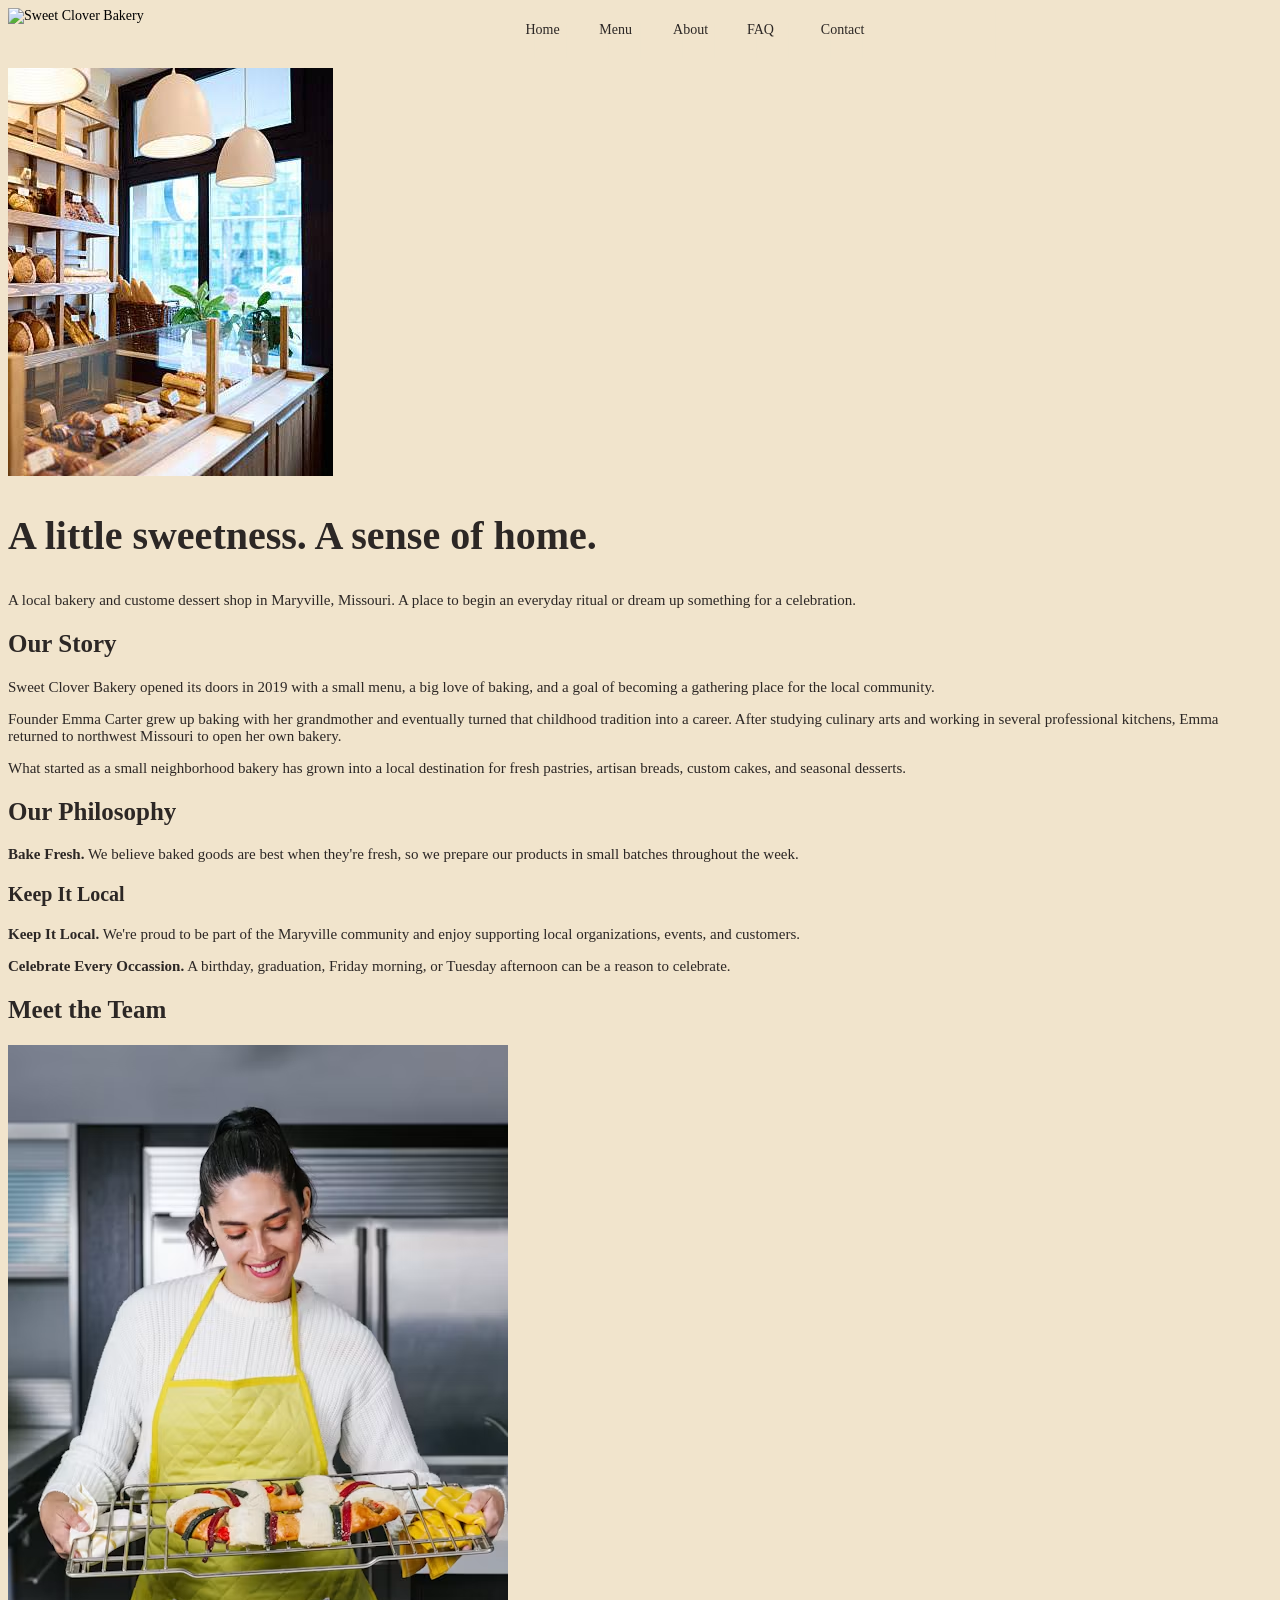
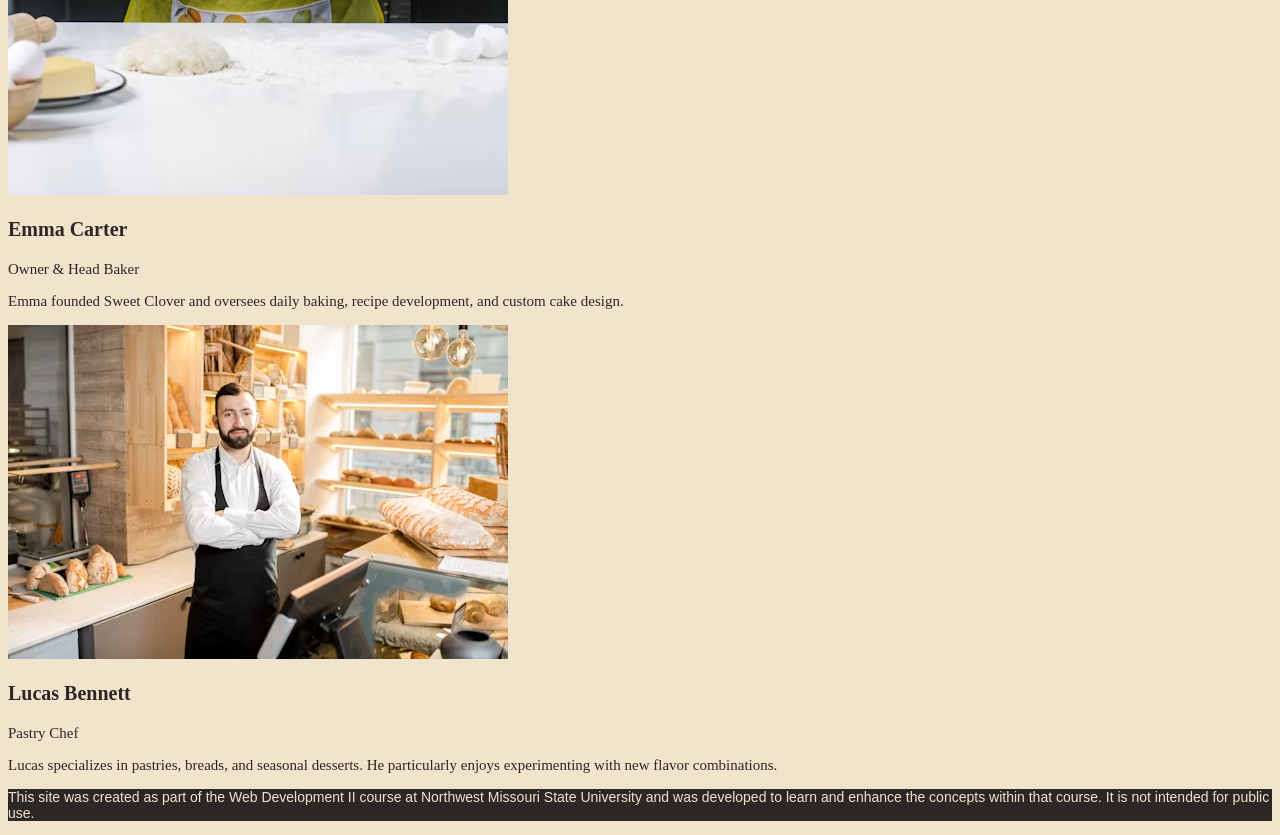
==== about.html @ 44d6ec7b "Menu Changes Changed layout of the menu page and added content." ====
<!DOCTYPE html>
<html lang="en">

<head>
    <!--
         Project Description:

         Author(s): Chase Droegemueller, Danielle Babb, Emma Fournier
         Date:   10/18/2026
   
         Filename: index.html
   
      -->

    <meta charset="utf-8" />
    <meta name="viewport" content="width=device-width, initial-scale=1" />
    <title>Sweet Clover - About</title>
    <link href="styles.css" rel="stylesheet" />
    <link href="sassstyles.css" rel="stylesheet" />


</head>

<body>
    <header>
        <img src="brand.svg" alt="Sweet Clover Bakery" />
        <nav class="horizontal" id="mainLinks" aria-label="Main navigation">
            <ul>
                <li><a href="index.html">Home</a></li>
                <li><a href="menu.html">Menu</a></li>
                <li><a href="about.html" aria-current="page">About</a></li>
                <li><a href="faq.html">FAQ</a></li>
                <li><a href="contact.html">Contact</a></li>
            </ul>
        </nav>
    </header>

    <main>
        <!--About section-->
        <section id="about">
            <img src="images/bakerycounter.jfif" alt="Sweet Clover Bakery counter displaying baked goods" />
            <h1>A little sweetness. A sense of home.</h1>
            <p>A local bakery and custome dessert shop in Maryville, Missouri. A place to begin an everyday ritual or dream up something for a celebration.</p>
        </section>
        <section>
            <h2>Our Story</h2>
            <p>Sweet Clover Bakery opened its doors in 2019 with a small menu, a big love of baking, and a goal of becoming a gathering place for the local community.</p>
            <p>Founder Emma Carter grew up baking with her grandmother and eventually turned that childhood tradition into a career. After studying culinary arts and
                working in several professional kitchens, Emma returned to northwest Missouri to open her own bakery.</p>
            <p>What started as a small neighborhood bakery has grown into a local destination for fresh pastries, artisan breads, custom cakes, and seasonal desserts.</p>
            <h2>Our Philosophy</h2>

            <p><b>Bake Fresh.</b> We believe baked goods are best when they're fresh, so we prepare our products in small batches throughout the week.</p>
            <h3>Keep It Local</h3>
            <p><b>Keep It Local.</b> We're proud to be part of the Maryville community and enjoy supporting local organizations, events, and customers.</p>

            <p><b>Celebrate Every Occassion.</b> A birthday, graduation, Friday morning, or Tuesday afternoon can be a reason to celebrate. </p>
        </section>
        <section>
            <h2>Meet the Team</h2>
            <img src="images/emmacarter.jpg" alt="Emma Carter" />
            <h3>Emma Carter</h3>
            <p>Owner & Head Baker</p>
            <p>Emma founded Sweet Clover and oversees daily baking, recipe development, and custom cake design.</p>
            <img src="images/lucasbennett.jpg" alt="Lucas Bennet" />
            <h3>Lucas Bennett</h3>
            <p>Pastry Chef</p>
            <p>Lucas specializes in pastries, breads, and seasonal desserts. He particularly enjoys experimenting with new flavor combinations.</p>
        </section>
    </main>

    <footer>
        <p>This site was created as part of the Web Development II course at Northwest Missouri State University and was developed to learn and enhance the concepts within that course. It is not intended for public use.</p>
    </footer>
</body>

</html>
---- styles.css ----
@charset "utf-8";

/*
   Project Name:
   Author(s): Danielle Babb
   Date: 10-14=2026
   Filename: styles.css

*/

/* Define standard variables and values for website */
/* HTML and Body styles */
html {
    background-color: rgb(241, 228, 204);
    font-size: 14px;

}

/* Header styles */
.brand-logo {
    height: 40px;
    width: auto;
}


h1 {
    font-size: 40px;
    color: #2c2725;
    background: #f1e4cc;
    font-family: Garamond, Times, serif;
}

h1 thick {
    font-weight: bold;
}

h2 {
    font-size: 25px;
    color: #2c2725;
    background: #f1e4cc;
    font-family: Garamond, Times, serif;
}

h3 {
    font-size: 20px;
    color: #2c2725;
    background: #f1e4cc;
    font-family: Garamond, Times, serif;
}

p {
    font-size: 15px;
    color: #2c2725;
    background: #f1e4cc;
    font-family: Garamond, Times, serif;
}

/* Navigation list styles */
body > header {
    position: relative;
    min-height: 60px;
}

body > header > nav#mainLinks {
    background-color: #f1e4cc;
    color: white;
    line-height: 1.7em;
    padding: 1px 10px;
    position: absolute;
    top: 0;
    right: 0;
    transform: translateX(-50%);
}

body > header > nav#mainLinks a {
    color: #2c2725;
    text-decoration: none;
    margin-left: 32px;
    margin-right: 32px;
}



nav#mainLinks ul li {
    background-color: #f1e4cc;
    display: block;
    float: left;
    text-align: right;
    width: 15%;
}

nav#mainLinks ul li a {
    color: #2c2725;
    display: block;
    height: 2.5em;
    text-align: center;
    line-height: 1em;
}

nav#mainLinks a:link,
nav#mainLinks a:visited {
    background-color: #f1e4cc;
    color: #2c2725;
}

nav#mainLinks a:hover,
nav#mainLinks a:active {
    background-color: #f1e4cc;
    color: #96584e;
}

.navbutton {
    background-color: #f1e4cc;
    color: white;
    font-size: 15px;
    padding: 12px;
    border: none;
    border-radius: 5px;
    cursor: pointer;
}

.navbutton {
    background-color: #96584e
}

/* Article Styles */
main {
    font-size: 14px;
    color: #2c2725;
    font-weight: normal;
    background: #f1e4cc;
    font-family: Inter, Arial, sans-serif;
}

/* Page footer styles */
footer p {
    font-size: 14px;
    color: #f1e4cc;
    font-weight: normal;
    background: #2c2725;
    font-family: Inter, Arial, sans-serif;
}



/* =============================================
   Tablet and Desktop Styles: greater than 510px
   =============================================
*/
@media only screen and (min-width:511px) {}

/* =============================================
   Tablet and Desktop Styles: greater than 640px
   =============================================
*/
@media only screen and (min-width:641px) {}

/* =============================================
   Tablet and Desktop Styles: greater than 720px
   =============================================
*/
@media only screen and (min-width: 721px) {}

/* =============================================
   Tablet and Desktop Styles: greater than 1020px
   =============================================
*/

@media only screen and (min-width: 1021px) {}
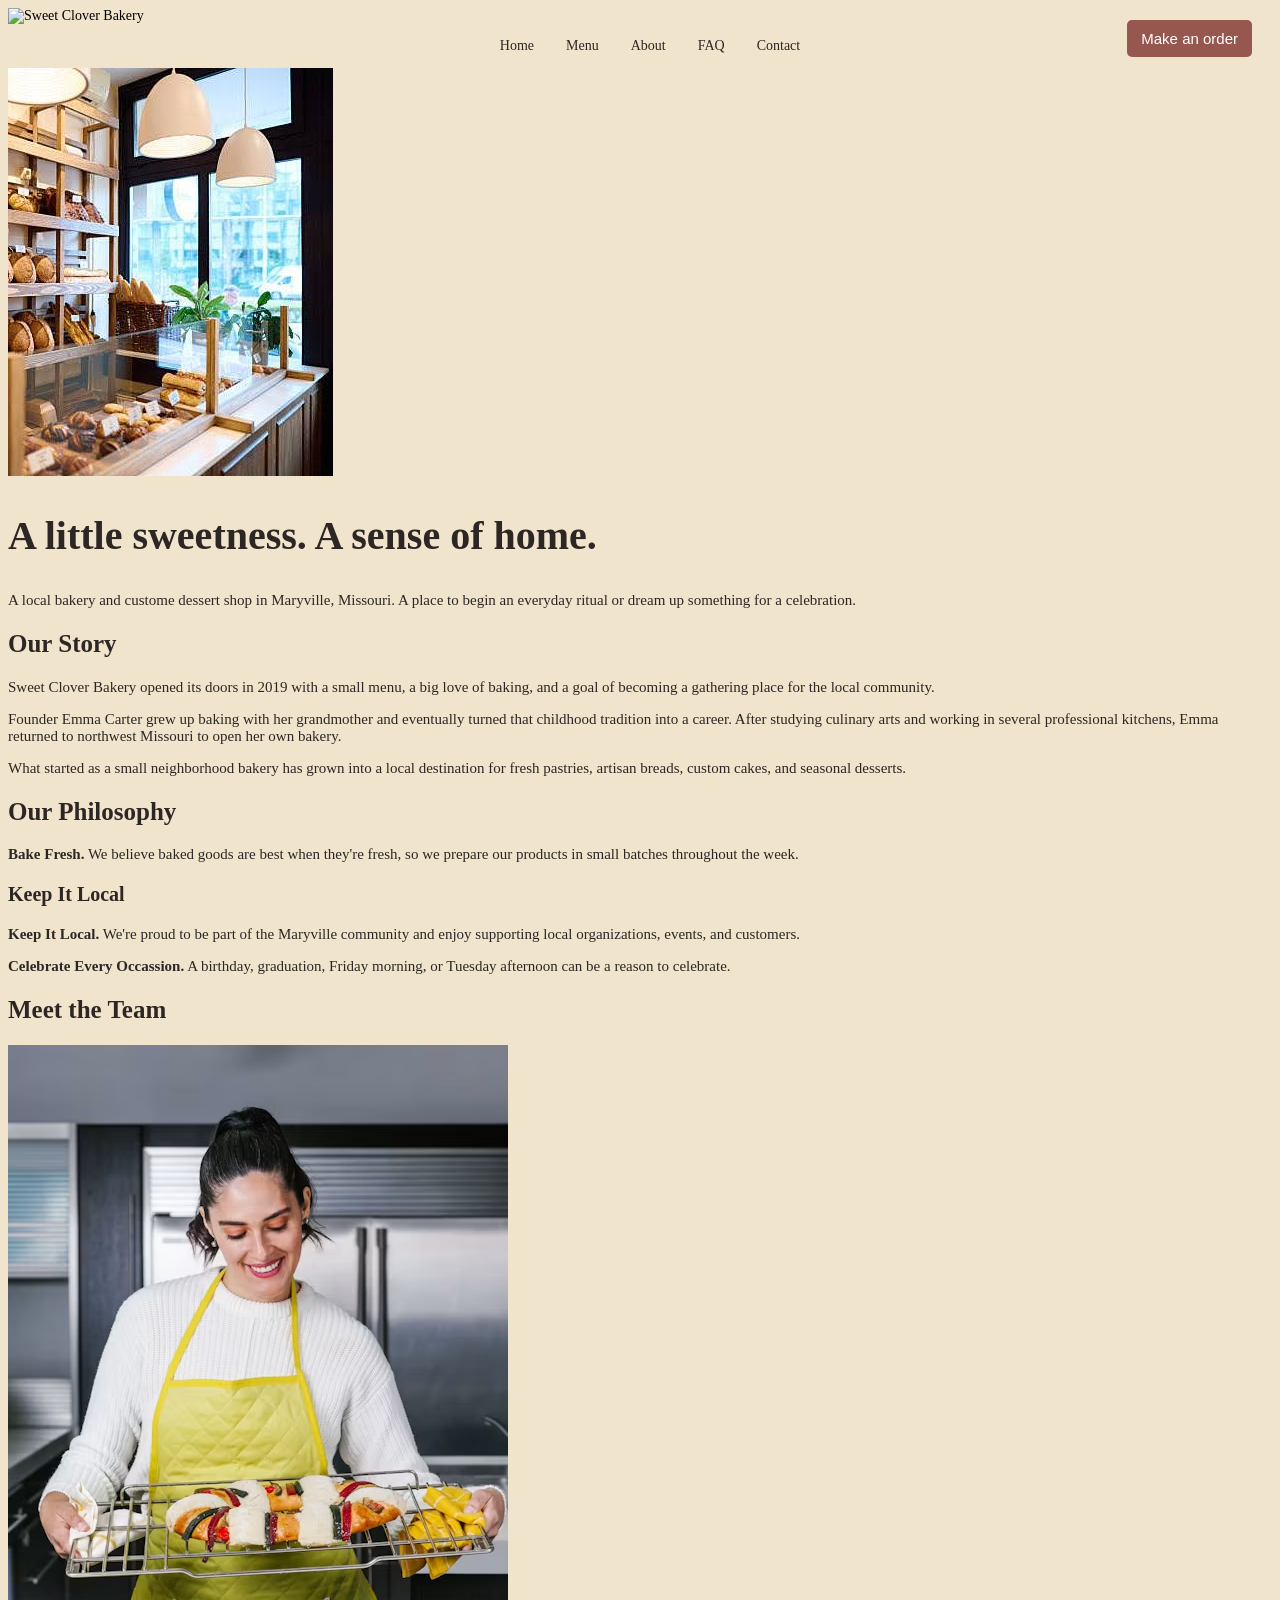
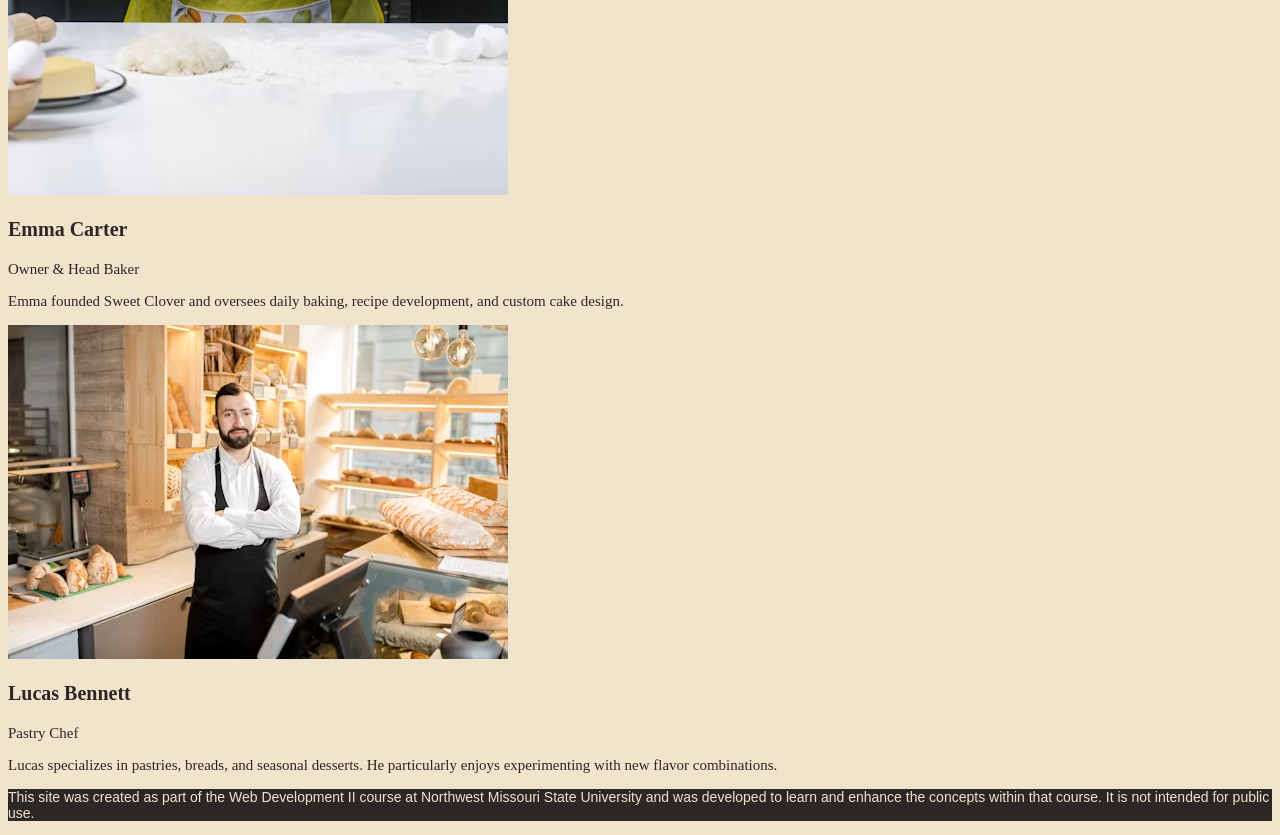
==== commit f3365946: "Fixed navigation logo/ bar added buttons and image flex boxes" ====
--- a/about.html
+++ b/about.html
@@ -25,6 +25,7 @@
     <header>
         <img src="brand.svg" alt="Sweet Clover Bakery" />
         <nav class="horizontal" id="mainLinks" aria-label="Main navigation">
+        <button onClick="document.location='contact.html'">Make an order</button>
             <ul>
                 <li><a href="index.html">Home</a></li>
                 <li><a href="menu.html">Menu</a></li>
--- a/styles.css
+++ b/styles.css
@@ -55,45 +55,47 @@
     font-family: Garamond, Times, serif;
 }
 
-/* Navigation list styles */
+/* Navigation container styles */
 body > header {
     position: relative;
+    top: 0;
+    z-index: 1000;
+    background-color: #f1e4cc; 
     min-height: 60px;
+    width: 100%;
+   
 }
 
 body > header > nav#mainLinks {
     background-color: #f1e4cc;
-    color: white;
-    line-height: 1.7em;
-    padding: 1px 10px;
-    position: absolute;
-    top: 0;
-    right: 0;
-    transform: translateX(-50%);
+    color: #2c2725;
+    padding: 0 10px;
+    width: 100%;
 }
 
-body > header > nav#mainLinks a {
-    color: #2c2725;
-    text-decoration: none;
-    margin-left: 32px;
-    margin-right: 32px;
+/* Use Flexbox and center the links */
+nav#mainLinks ul {
+    list-style: none;
+    margin: 0;
+    padding: 0;
+    display: flex;
+    justify-content: center; 
+    align-items: center;
+    flex-wrap: wrap; 
 }
-
-
 
 nav#mainLinks ul li {
     background-color: #f1e4cc;
-    display: block;
-    float: left;
-    text-align: right;
-    width: 15%;
+    text-align: center;
 }
 
+/* Link styling */
+body > header > nav#mainLinks a,
 nav#mainLinks ul li a {
     color: #2c2725;
+    text-decoration: none;
     display: block;
-    height: 2.5em;
-    text-align: center;
+    padding: 15px 16px; 
     line-height: 1em;
 }
 
@@ -109,20 +111,19 @@
     color: #96584e;
 }
 
-.navbutton {
-    background-color: #f1e4cc;
+/* Button pinned to the top right */
+body > header button {
+    position: absolute;
+    top: 12px;           
+    right: 20px;          
+    background-color: #96584e;
     color: white;
     font-size: 15px;
-    padding: 12px;
+    padding: 10px 14px;
     border: none;
     border-radius: 5px;
     cursor: pointer;
 }
-
-.navbutton {
-    background-color: #96584e
-}
-
 /* Article Styles */
 main {
     font-size: 14px;
@@ -130,6 +131,30 @@
     font-weight: normal;
     background: #f1e4cc;
     font-family: Inter, Arial, sans-serif;
+}
+
+/* Flexbox container for the menu images */
+#menu .menu-images-flex {
+    display: flex;
+    gap: 20px; 
+    flex-wrap: wrap; 
+}
+
+/* Left and right column styling */
+#menu .column-left,
+#menu .column-right {
+    display: flex;
+    flex-direction: column; 
+    gap: 20px; 
+    flex: 1;
+    min-width: 250px; 
+}
+
+/* Image styling */
+#menu .menu-images-flex img {
+    width: 100%;
+    height: auto;
+    object-fit: cover;
 }
 
 /* Page footer styles */
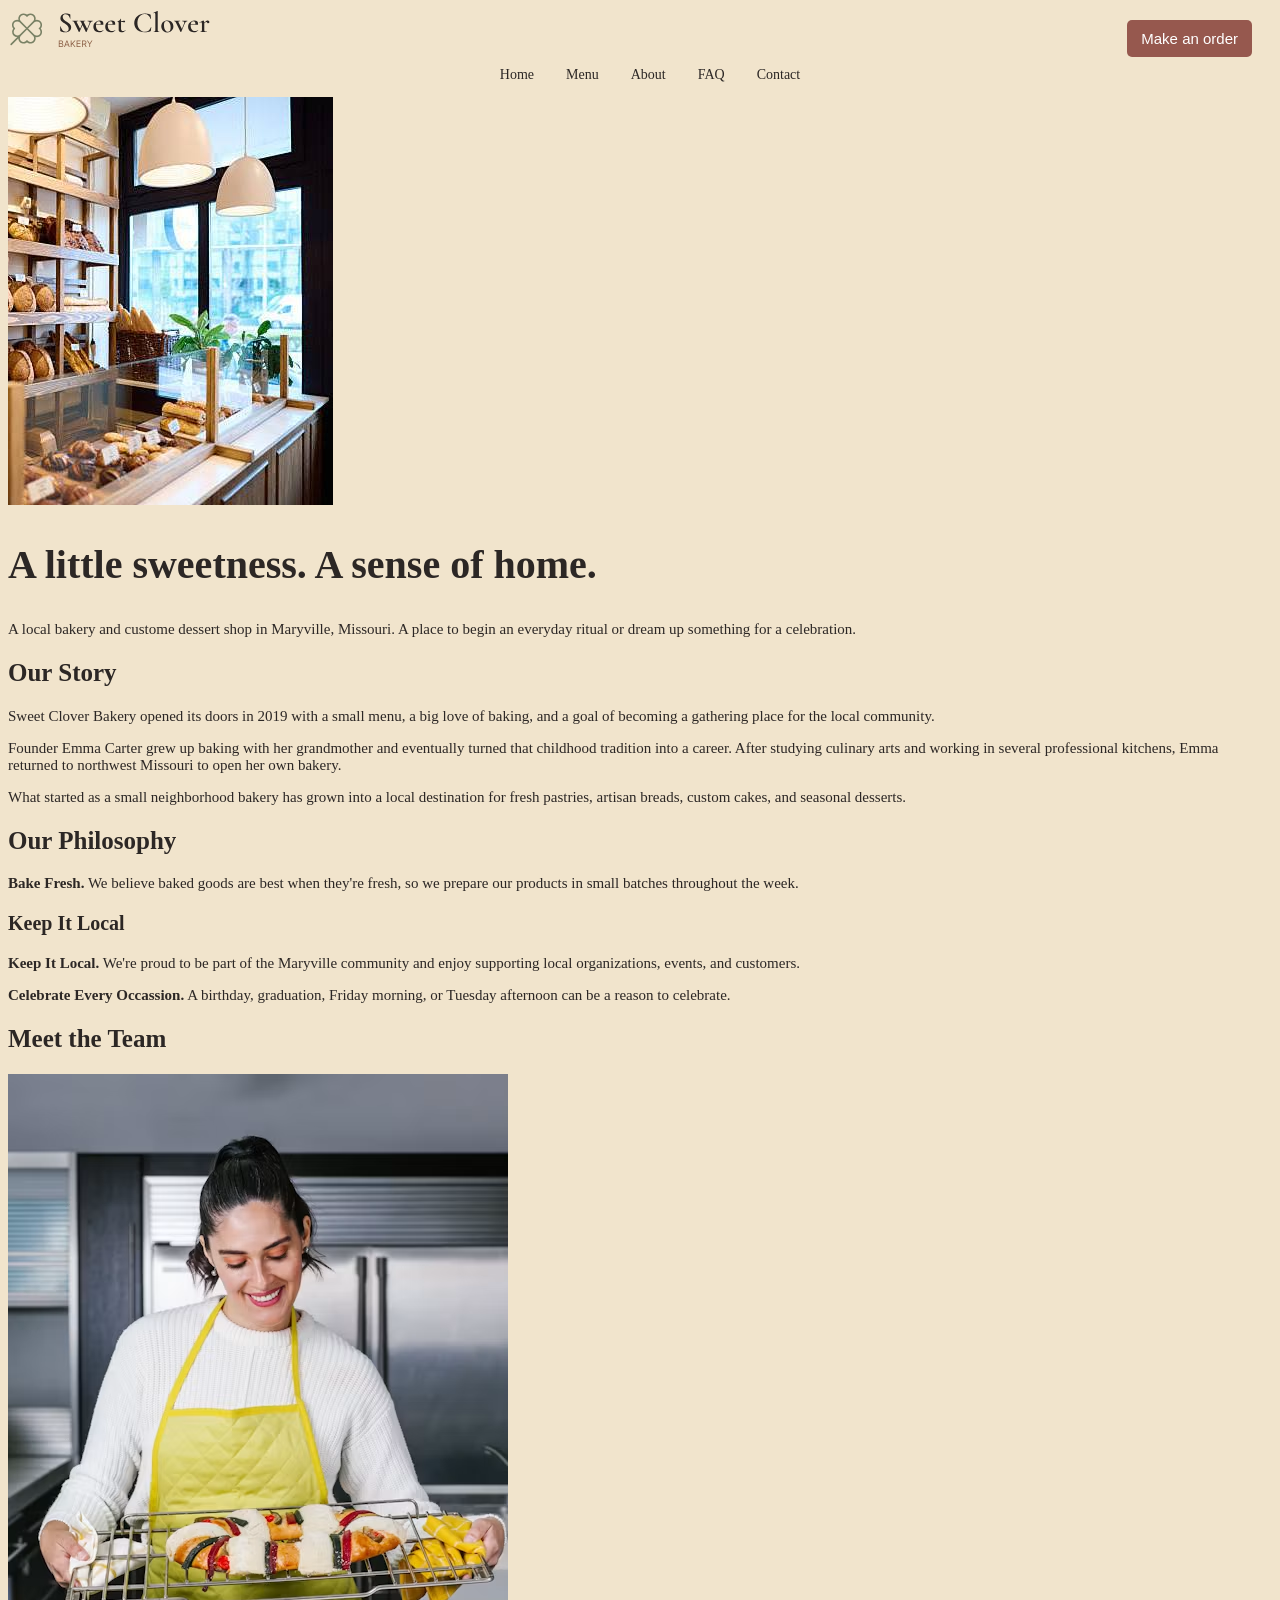
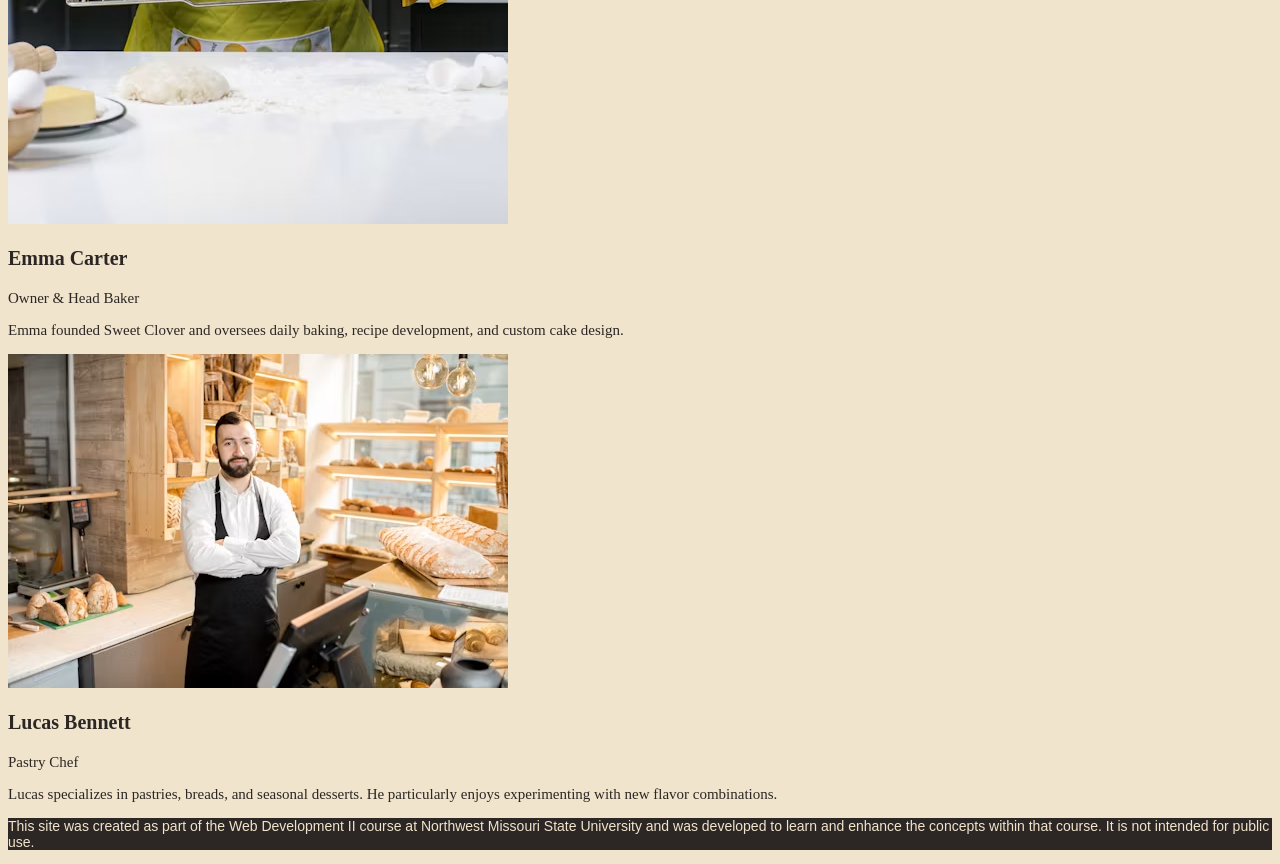
==== commit fc866671: "brand renamed to logo for all pages" ====
--- a/about.html
+++ b/about.html
@@ -23,7 +23,7 @@
 
 <body>
     <header>
-        <img src="brand.svg" alt="Sweet Clover Bakery" />
+        <img src="logo.svg" alt="Sweet Clover Bakery" />
         <nav class="horizontal" id="mainLinks" aria-label="Main navigation">
         <button onClick="document.location='contact.html'">Make an order</button>
             <ul>
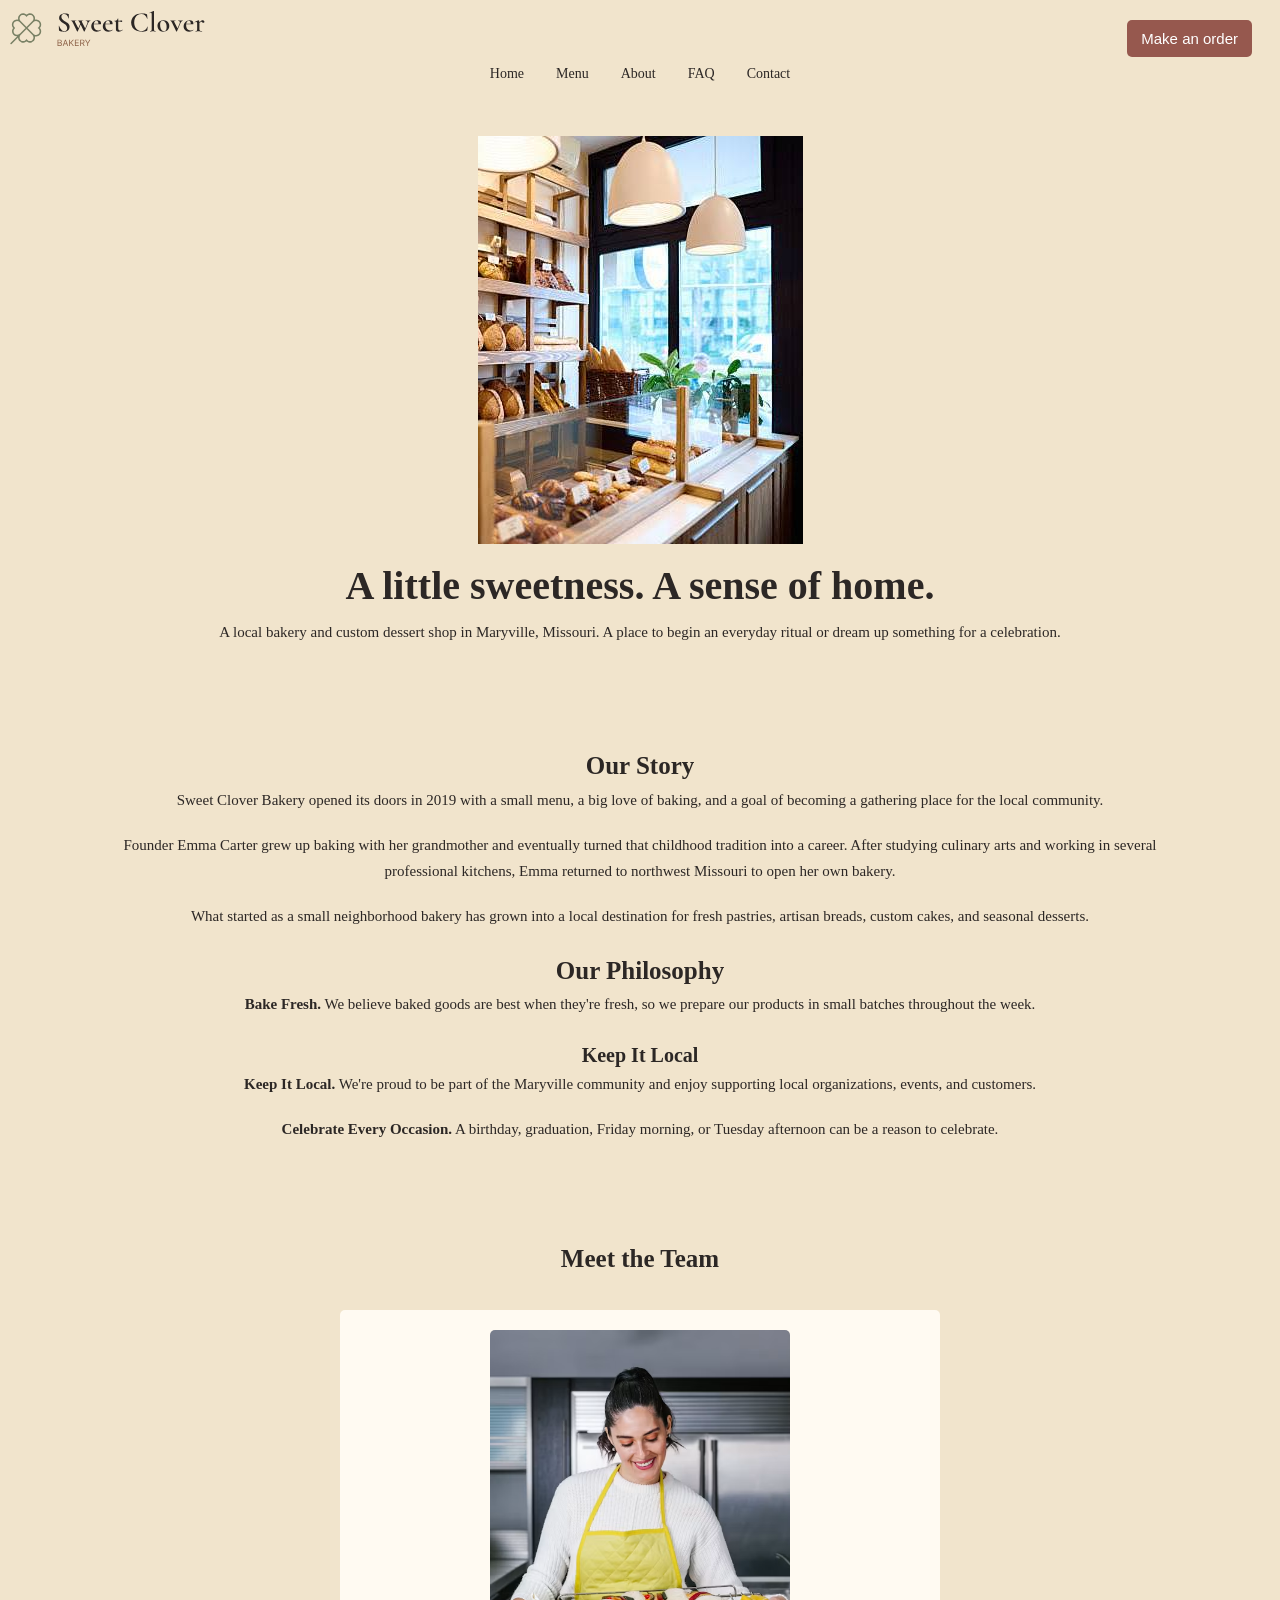
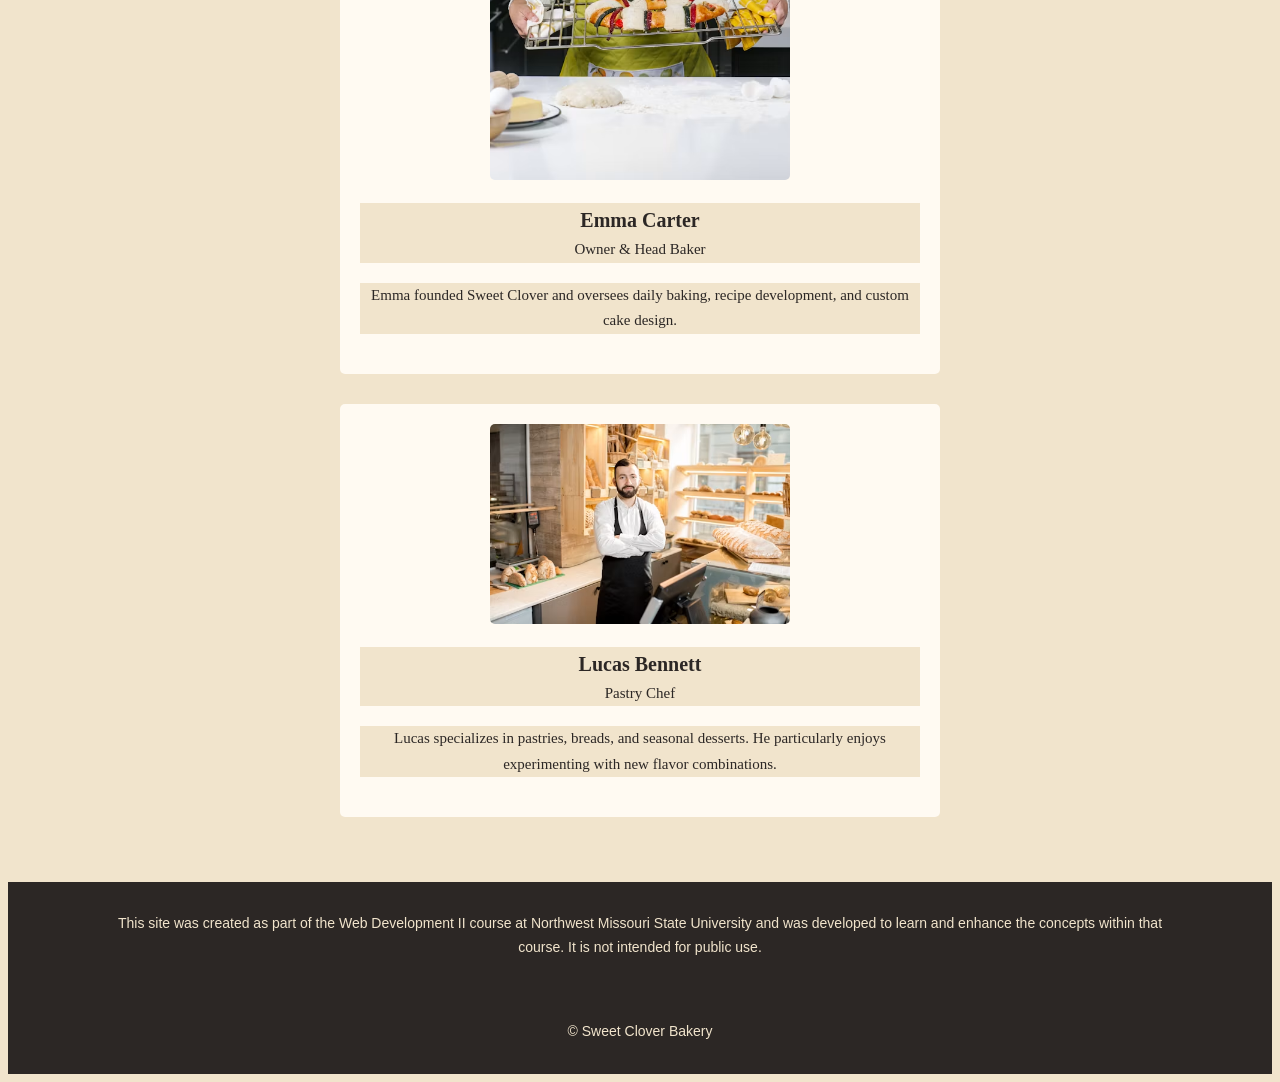
==== commit e2462b7c: "Added CSS style to content pages Added CSS styles to content pages. Played around with more in depth" ====
--- a/about.html
+++ b/about.html
@@ -8,7 +8,7 @@
          Author(s): Chase Droegemueller, Danielle Babb, Emma Fournier
          Date:   10/18/2026
    
-         Filename: index.html
+         Filename: about.html
    
       -->
 
@@ -23,7 +23,7 @@
 
 <body>
     <header>
-        <img src="logo.svg" alt="Sweet Clover Bakery" />
+        <img class="brand-logo" src="logo.svg" alt="Sweet Clover Bakery" />
         <nav class="horizontal" id="mainLinks" aria-label="Main navigation">
         <button onClick="document.location='contact.html'">Make an order</button>
             <ul>
@@ -41,7 +41,7 @@
         <section id="about">
             <img src="images/bakerycounter.jfif" alt="Sweet Clover Bakery counter displaying baked goods" />
             <h1>A little sweetness. A sense of home.</h1>
-            <p>A local bakery and custome dessert shop in Maryville, Missouri. A place to begin an everyday ritual or dream up something for a celebration.</p>
+            <p>A local bakery and custom dessert shop in Maryville, Missouri. A place to begin an everyday ritual or dream up something for a celebration.</p>
         </section>
         <section>
             <h2>Our Story</h2>
@@ -55,23 +55,28 @@
             <h3>Keep It Local</h3>
             <p><b>Keep It Local.</b> We're proud to be part of the Maryville community and enjoy supporting local organizations, events, and customers.</p>
 
-            <p><b>Celebrate Every Occassion.</b> A birthday, graduation, Friday morning, or Tuesday afternoon can be a reason to celebrate. </p>
+            <p><b>Celebrate Every Occasion.</b> A birthday, graduation, Friday morning, or Tuesday afternoon can be a reason to celebrate. </p>
         </section>
-        <section>
+        <section class="about-section">
             <h2>Meet the Team</h2>
+             <div class="team-member">
             <img src="images/emmacarter.jpg" alt="Emma Carter" />
             <h3>Emma Carter</h3>
             <p>Owner & Head Baker</p>
             <p>Emma founded Sweet Clover and oversees daily baking, recipe development, and custom cake design.</p>
-            <img src="images/lucasbennett.jpg" alt="Lucas Bennet" />
+            </div>
+             <div class="team-member">
+            <img src="images/lucasbennett.jpg" alt="Lucas Bennett" />
             <h3>Lucas Bennett</h3>
             <p>Pastry Chef</p>
             <p>Lucas specializes in pastries, breads, and seasonal desserts. He particularly enjoys experimenting with new flavor combinations.</p>
+            </div>
         </section>
     </main>
 
     <footer>
         <p>This site was created as part of the Web Development II course at Northwest Missouri State University and was developed to learn and enhance the concepts within that course. It is not intended for public use.</p>
+        <p>&copy; Sweet Clover Bakery</p>
     </footer>
 </body>
 
--- a/styles.css
+++ b/styles.css
@@ -9,11 +9,23 @@
 */
 
 /* Define standard variables and values for website */
+* {
+    box-sizing: border-box;
+}
+
+section {
+    padding: 40px 8%;
+    text-align: center;
+}
+
 /* HTML and Body styles */
 html {
     background-color: rgb(241, 228, 204);
     font-size: 14px;
-
+    scroll-behavior: smooth;
+    scroll-padding-top: 100px;
+    margin: 0;
+    font-family: Garamond, Times, serif;
 }
 
 /* Header styles */
@@ -22,12 +34,13 @@
     width: auto;
 }
 
-
 h1 {
     font-size: 40px;
     color: #2c2725;
     background: #f1e4cc;
     font-family: Garamond, Times, serif;
+    margin: 0;
+    line-height: 1.7;
 }
 
 h1 thick {
@@ -39,6 +52,8 @@
     color: #2c2725;
     background: #f1e4cc;
     font-family: Garamond, Times, serif;
+    margin: 0;
+    line-height: 1.7;
 }
 
 h3 {
@@ -46,6 +61,8 @@
     color: #2c2725;
     background: #f1e4cc;
     font-family: Garamond, Times, serif;
+    margin: 0;
+    line-height: 1.7;
 }
 
 p {
@@ -53,6 +70,25 @@
     color: #2c2725;
     background: #f1e4cc;
     font-family: Garamond, Times, serif;
+    margin: 0 0 20px;
+    line-height: 1.7;
+}
+
+/* Menu cards */
+.items {
+    display: flex;
+    justify-content: center;
+    gap: 25px;
+    flex-wrap: wrap;
+    margin: 30px 0;
+}
+
+.items div {
+    flex: 1 1 250px;
+    max-width: 350px;
+    padding: 15px;
+    background-color: #fffaf2;
+    border-radius: 5px;
 }
 
 /* Navigation container styles */
@@ -60,10 +96,9 @@
     position: relative;
     top: 0;
     z-index: 1000;
-    background-color: #f1e4cc; 
+    background-color: #f1e4cc;
     min-height: 60px;
     width: 100%;
-   
 }
 
 body > header > nav#mainLinks {
@@ -79,9 +114,9 @@
     margin: 0;
     padding: 0;
     display: flex;
-    justify-content: center; 
+    justify-content: center;
     align-items: center;
-    flex-wrap: wrap; 
+    flex-wrap: wrap;
 }
 
 nav#mainLinks ul li {
@@ -95,7 +130,7 @@
     color: #2c2725;
     text-decoration: none;
     display: block;
-    padding: 15px 16px; 
+    padding: 15px 16px;
     line-height: 1em;
 }
 
@@ -114,8 +149,8 @@
 /* Button pinned to the top right */
 body > header button {
     position: absolute;
-    top: 12px;           
-    right: 20px;          
+    top: 12px;
+    right: 20px;
     background-color: #96584e;
     color: white;
     font-size: 15px;
@@ -124,6 +159,7 @@
     border-radius: 5px;
     cursor: pointer;
 }
+
 /* Article Styles */
 main {
     font-size: 14px;
@@ -131,30 +167,131 @@
     font-weight: normal;
     background: #f1e4cc;
     font-family: Inter, Arial, sans-serif;
+    margin: 0;
+    line-height: 1.7;
 }
 
 /* Flexbox container for the menu images */
 #menu .menu-images-flex {
     display: flex;
-    gap: 20px; 
-    flex-wrap: wrap; 
+    gap: 20px;
+    flex-wrap: wrap;
 }
 
 /* Left and right column styling */
 #menu .column-left,
 #menu .column-right {
     display: flex;
-    flex-direction: column; 
-    gap: 20px; 
+    flex-direction: column;
+    gap: 20px;
     flex: 1;
-    min-width: 250px; 
+    min-width: 250px;
 }
 
 /* Image styling */
 #menu .menu-images-flex img {
+    display: block;
     width: 100%;
     height: auto;
     object-fit: cover;
+    border-radius: 5px;
+}
+
+/* contact form */
+form {
+    max-width: 450px;
+    margin: 25px auto;
+    text-align-last: left;
+}
+
+label {
+    display: block;
+    margin: 15px 0 5px;
+}
+
+input,
+textarea {
+    width: 100%;
+    padding: 12px;
+    border: 1px solid #2c2725;
+    border-radius: 4px;
+    font: inherit;
+}
+
+.form-buttons {
+    display: flex;
+    gap: 12px;
+    margin-top: 15px;
+}
+
+.form-buttons input {
+    background-color: #96584e;
+    color: white;
+    border: none;
+    cursor: pointer;
+}
+
+.form-buttons input:hover {
+    background-color: #798165;
+}
+
+textarea {
+    height: 120px;
+}
+
+/* About page */
+.about-section {
+    padding: 35px 8%;
+    max-width: 1100px;
+    margin: 0 auto;
+}
+
+.about-image {
+    display: block;
+    width: 100%;
+    max-width: 700px;
+    height: auto;
+    margin: 0 auto 25px;
+    border-radius: 5px;
+}
+
+.team-member {
+    max-width: 600px;
+    margin: 30px auto;
+    padding: 20px;
+    text-align: center;
+    background-color: #fffaf2;
+    border-radius: 5px;
+}
+
+.team-member img {
+    width: 100%;
+    max-width: 300px;
+    height: auto;
+    border-radius: 5px;
+    margin-bottom: 15px;
+}
+
+/* FAQ page */
+.faq-section {
+    max-width: 1000px;
+    margin: 0 auto;
+    padding: 35px 8%;
+}
+
+.faq-section h2 {
+    margin-top: 25px;
+    margin-bottom: 15px;
+    color: #96584e;
+}
+
+.faq-section h3 {
+    margin-top: 20px;
+    margin-bottom: 5px;
+}
+
+.faq-section p {
+    margin-bottom: 12px;
 }
 
 /* Page footer styles */
@@ -164,21 +301,24 @@
     font-weight: normal;
     background: #2c2725;
     font-family: Inter, Arial, sans-serif;
-}
-
-
+    line-height: 1.7;
+    margin: 0;
+    padding: 30px 8%;
+    text-align: center;
+
+}
 
 /* =============================================
    Tablet and Desktop Styles: greater than 510px
    =============================================
 */
-@media only screen and (min-width:511px) {}
+@media only screen and (min-width: 511px) {}
 
 /* =============================================
    Tablet and Desktop Styles: greater than 640px
    =============================================
 */
-@media only screen and (min-width:641px) {}
+@media only screen and (min-width: 641px) {}
 
 /* =============================================
    Tablet and Desktop Styles: greater than 720px
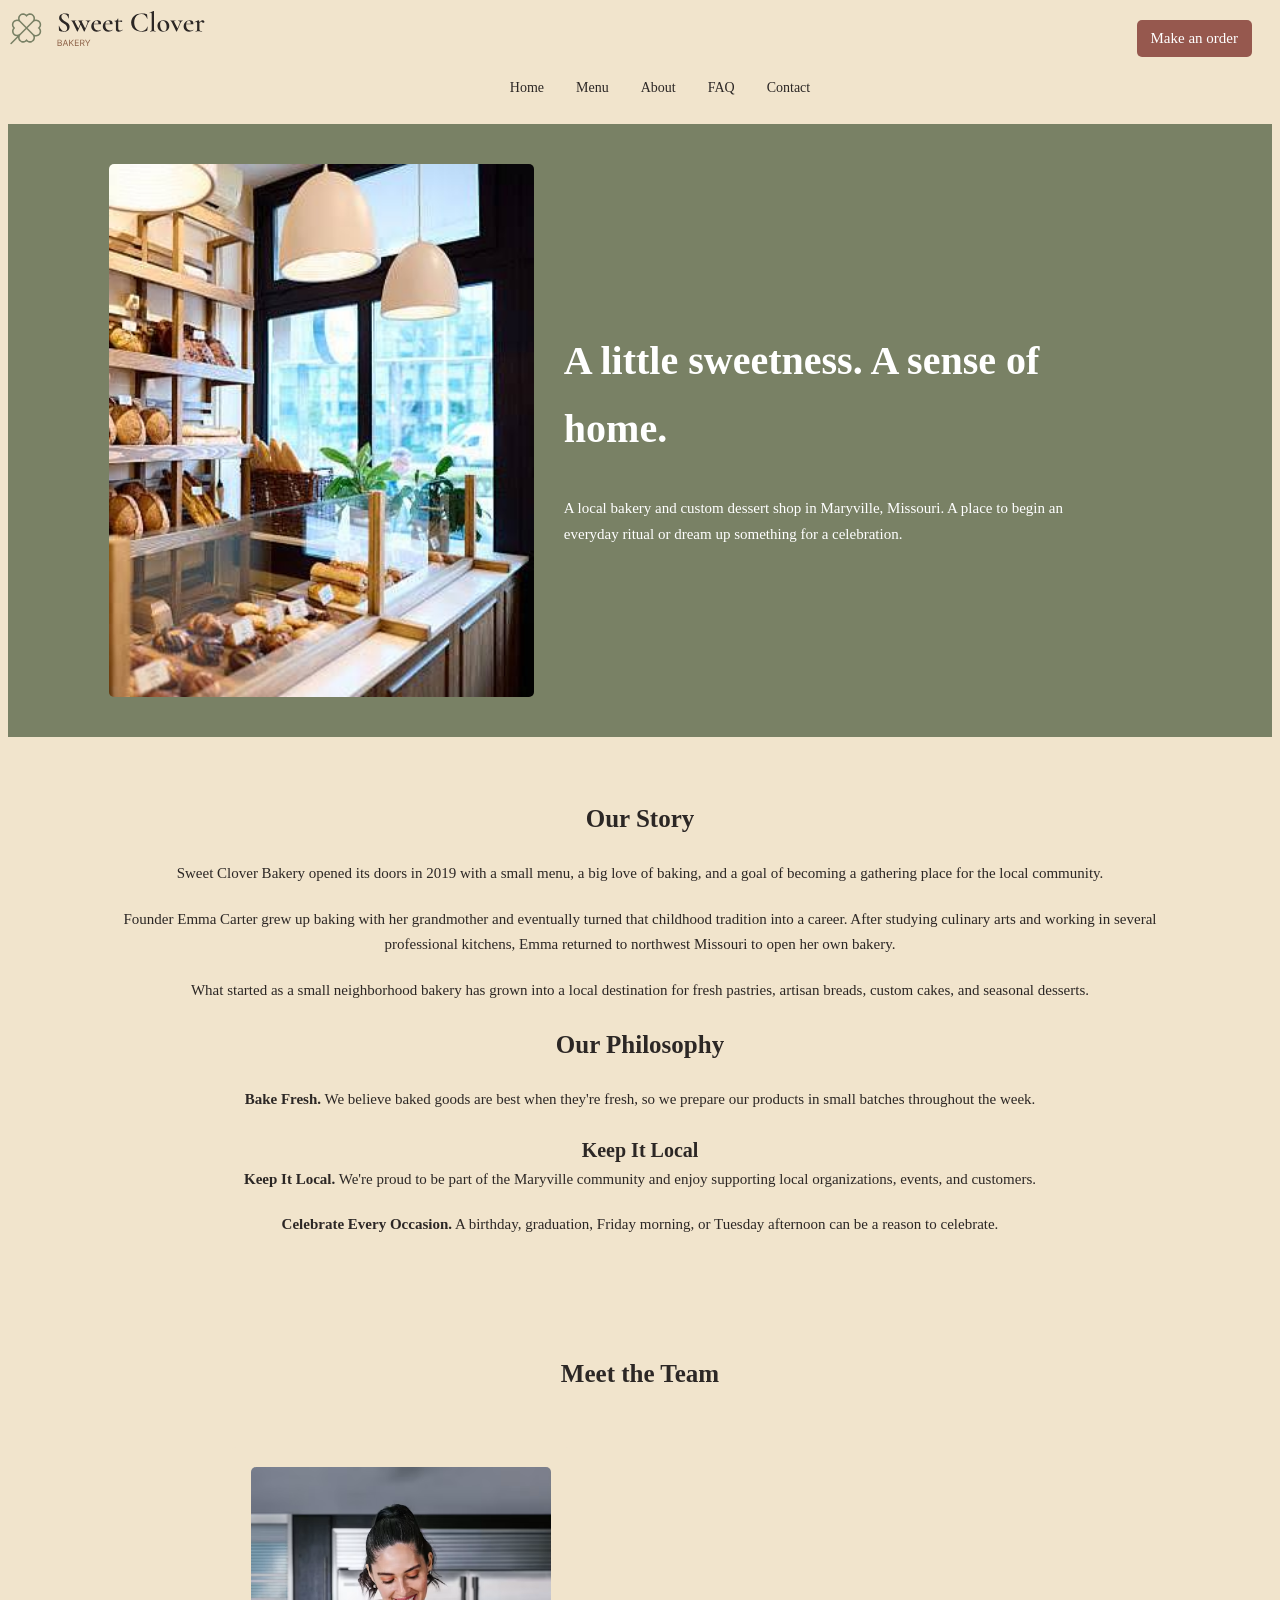
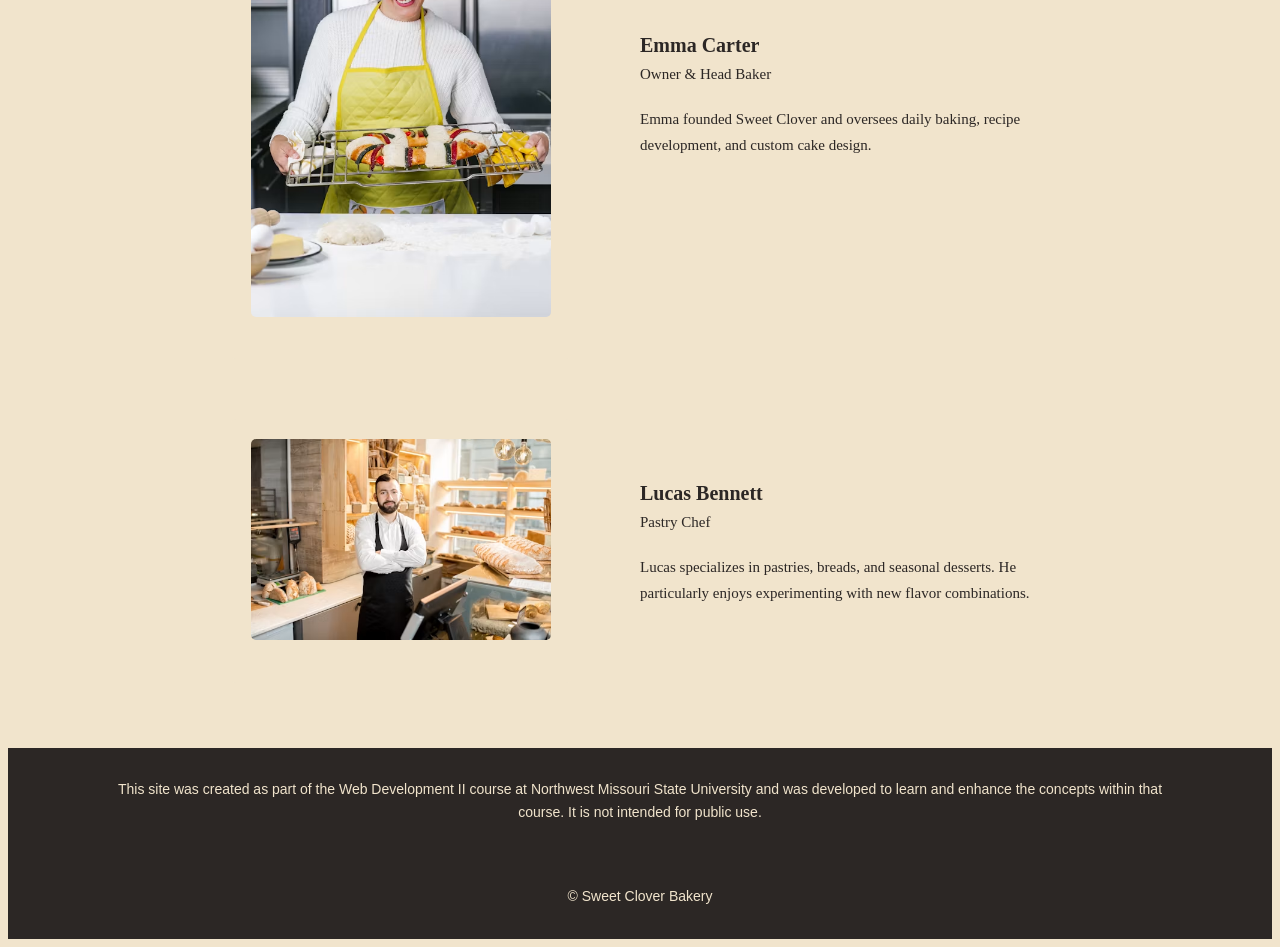
==== commit d751c544: "Updated CSS Updated CSS for tablet and desktop formats. Also did some edits to html pages as needed." ====
--- a/about.html
+++ b/about.html
@@ -25,7 +25,7 @@
     <header>
         <img class="brand-logo" src="logo.svg" alt="Sweet Clover Bakery" />
         <nav class="horizontal" id="mainLinks" aria-label="Main navigation">
-        <button onClick="document.location='contact.html'">Make an order</button>
+            <button onClick="document.location='contact.html'">Make an order</button>
             <ul>
                 <li><a href="index.html">Home</a></li>
                 <li><a href="menu.html">Menu</a></li>
@@ -39,9 +39,13 @@
     <main>
         <!--About section-->
         <section id="about">
-            <img src="images/bakerycounter.jfif" alt="Sweet Clover Bakery counter displaying baked goods" />
-            <h1>A little sweetness. A sense of home.</h1>
-            <p>A local bakery and custom dessert shop in Maryville, Missouri. A place to begin an everyday ritual or dream up something for a celebration.</p>
+            <div class="about-content">
+                <img src="images/bakerycounter.jfif" alt="Sweet Clover Bakery counter displaying baked goods" />
+                <div class="about-text">
+                    <h1>A little sweetness. A sense of home.</h1>
+                    <p>A local bakery and custom dessert shop in Maryville, Missouri. A place to begin an everyday ritual or dream up something for a celebration.</p>
+                </div>
+            </div>
         </section>
         <section>
             <h2>Our Story</h2>
@@ -58,18 +62,29 @@
             <p><b>Celebrate Every Occasion.</b> A birthday, graduation, Friday morning, or Tuesday afternoon can be a reason to celebrate. </p>
         </section>
         <section class="about-section">
+
+
             <h2>Meet the Team</h2>
-             <div class="team-member">
-            <img src="images/emmacarter.jpg" alt="Emma Carter" />
-            <h3>Emma Carter</h3>
-            <p>Owner & Head Baker</p>
-            <p>Emma founded Sweet Clover and oversees daily baking, recipe development, and custom cake design.</p>
+            <div class="team-content">
+                <div class="team-member">
+                    <img src="images/emmacarter.jpg" alt="Emma Carter" />
+                </div>
+                <div class="team-text">
+                    <h3>Emma Carter</h3>
+                    <p>Owner & Head Baker</p>
+                    <p>Emma founded Sweet Clover and oversees daily baking, recipe development, and custom cake design.</p>
+                </div>
             </div>
-             <div class="team-member">
-            <img src="images/lucasbennett.jpg" alt="Lucas Bennett" />
-            <h3>Lucas Bennett</h3>
-            <p>Pastry Chef</p>
-            <p>Lucas specializes in pastries, breads, and seasonal desserts. He particularly enjoys experimenting with new flavor combinations.</p>
+
+            <div class="team-content">
+                <div class="team-member">
+                    <img src="images/lucasbennett.jpg" alt="Lucas Bennett" />
+                </div>
+                <div class="team-text">
+                    <h3>Lucas Bennett</h3>
+                    <p>Pastry Chef</p>
+                    <p>Lucas specializes in pastries, breads, and seasonal desserts. He particularly enjoys experimenting with new flavor combinations.</p>
+                </div>
             </div>
         </section>
     </main>
--- a/styles.css
+++ b/styles.css
@@ -24,7 +24,6 @@
     font-size: 14px;
     scroll-behavior: smooth;
     scroll-padding-top: 100px;
-    margin: 0;
     font-family: Garamond, Times, serif;
 }
 
@@ -39,7 +38,6 @@
     color: #2c2725;
     background: #f1e4cc;
     font-family: Garamond, Times, serif;
-    margin: 0;
     line-height: 1.7;
 }
 
@@ -52,7 +50,6 @@
     color: #2c2725;
     background: #f1e4cc;
     font-family: Garamond, Times, serif;
-    margin: 0;
     line-height: 1.7;
 }
 
@@ -94,7 +91,6 @@
 /* Navigation container styles */
 body > header {
     position: relative;
-    top: 0;
     z-index: 1000;
     background-color: #f1e4cc;
     min-height: 60px;
@@ -104,19 +100,17 @@
 body > header > nav#mainLinks {
     background-color: #f1e4cc;
     color: #2c2725;
-    padding: 0 10px;
     width: 100%;
 }
 
 /* Use Flexbox and center the links */
 nav#mainLinks ul {
-    list-style: none;
-    margin: 0;
-    padding: 0;
     display: flex;
     justify-content: center;
     align-items: center;
     flex-wrap: wrap;
+    list-style: none;
+   
 }
 
 nav#mainLinks ul li {
@@ -124,6 +118,16 @@
     text-align: center;
 }
 
+/* link colors*/
+a:link,
+a:visited{
+    color: #96584e;
+}
+
+a:hover,
+a:active {
+    color:#798165;
+}
 /* Link styling */
 body > header > nav#mainLinks a,
 nav#mainLinks ul li a {
@@ -152,6 +156,7 @@
     top: 12px;
     right: 20px;
     background-color: #96584e;
+     font-family: Garamond, Times, serif;
     color: white;
     font-size: 15px;
     padding: 10px 14px;
@@ -167,15 +172,34 @@
     font-weight: normal;
     background: #f1e4cc;
     font-family: Inter, Arial, sans-serif;
-    margin: 0;
-    line-height: 1.7;
-}
-
-/* Flexbox container for the menu images */
+    line-height: 1.7;
+}
+
+/* Menu button styling */ 
+body > main button {
+    transform: translate(-50%, -150%);
+    position: absolute;
+    align-self: center;
+    background-color: #96584e;
+     font-family: Garamond, Times, serif;
+    color: white;
+    font-size: 15px;
+    padding: 10px 14px;
+    border: none;
+    border-radius: 5px;
+    cursor: pointer;
+}
+/* Menu page */
 #menu .menu-images-flex {
-    display: flex;
+    display: grid;
+    grid-template-columns: 1fr;
     gap: 20px;
-    flex-wrap: wrap;
+}
+
+#menu .menu-item img {
+    width: 100%;
+    height: auto;
+    border-radius: 5px;
 }
 
 /* Left and right column styling */
@@ -189,12 +213,10 @@
 }
 
 /* Image styling */
-#menu .menu-images-flex img {
-    display: block;
-    width: 100%;
-    height: auto;
-    object-fit: cover;
-    border-radius: 5px;
+#menu .menu-images-flex {
+    display: grid;
+    grid-template-columns: 1fr;
+    gap: 20px;
 }
 
 /* contact form */
@@ -260,7 +282,7 @@
     margin: 30px auto;
     padding: 20px;
     text-align: center;
-    background-color: #fffaf2;
+    background-color: #f1e4cc;
     border-radius: 5px;
 }
 
@@ -270,6 +292,7 @@
     height: auto;
     border-radius: 5px;
     margin-bottom: 15px;
+    background-color: #f1e4cc
 }
 
 /* FAQ page */
@@ -312,7 +335,59 @@
    Tablet and Desktop Styles: greater than 510px
    =============================================
 */
-@media only screen and (min-width: 511px) {}
+@media only screen and (min-width: 511px) {
+   
+    #about,#about p,#about h1, #about h2, #about h3{
+        background-color: #798165;
+        color: white;
+    }
+    
+    #contact,#contact p, #contact h1, #contact h2, #contact h3{
+        background-color: #96584e;
+        color: white;
+        box-sizing: border-box;
+}
+    .about-content, .team-content, .menu-content {
+        display: flex;
+        align-items: center;
+        gap: 30px;
+        text-align: left;
+    }
+    .about-content img {
+        width: 40%;
+        height: auto;
+        border-radius: 5px;
+    }
+    
+  .menu-content img {
+        width: 35%;
+        max-width: 350px;
+        height: auto;
+    }
+
+    .about-text, .team-text, .menu-text {
+        width: 50%;
+    }
+    
+
+#menu .menu-images-flex {
+    display: grid;
+    grid-template-columns: repeat(3, 1fr);
+    gap: 25px;
+}
+    #menu .menu-item img {
+    width: 100%;
+    height: 250px;
+    object-fit: cover;
+    border-radius: 5px;
+}
+    #menu .menu-item {
+    text-align: center;
+}
+}
+
+
+
 
 /* =============================================
    Tablet and Desktop Styles: greater than 640px
@@ -331,4 +406,4 @@
    =============================================
 */
 
-@media only screen and (min-width: 1021px) {}+ @media only screen and (min-width: 1021px) {}
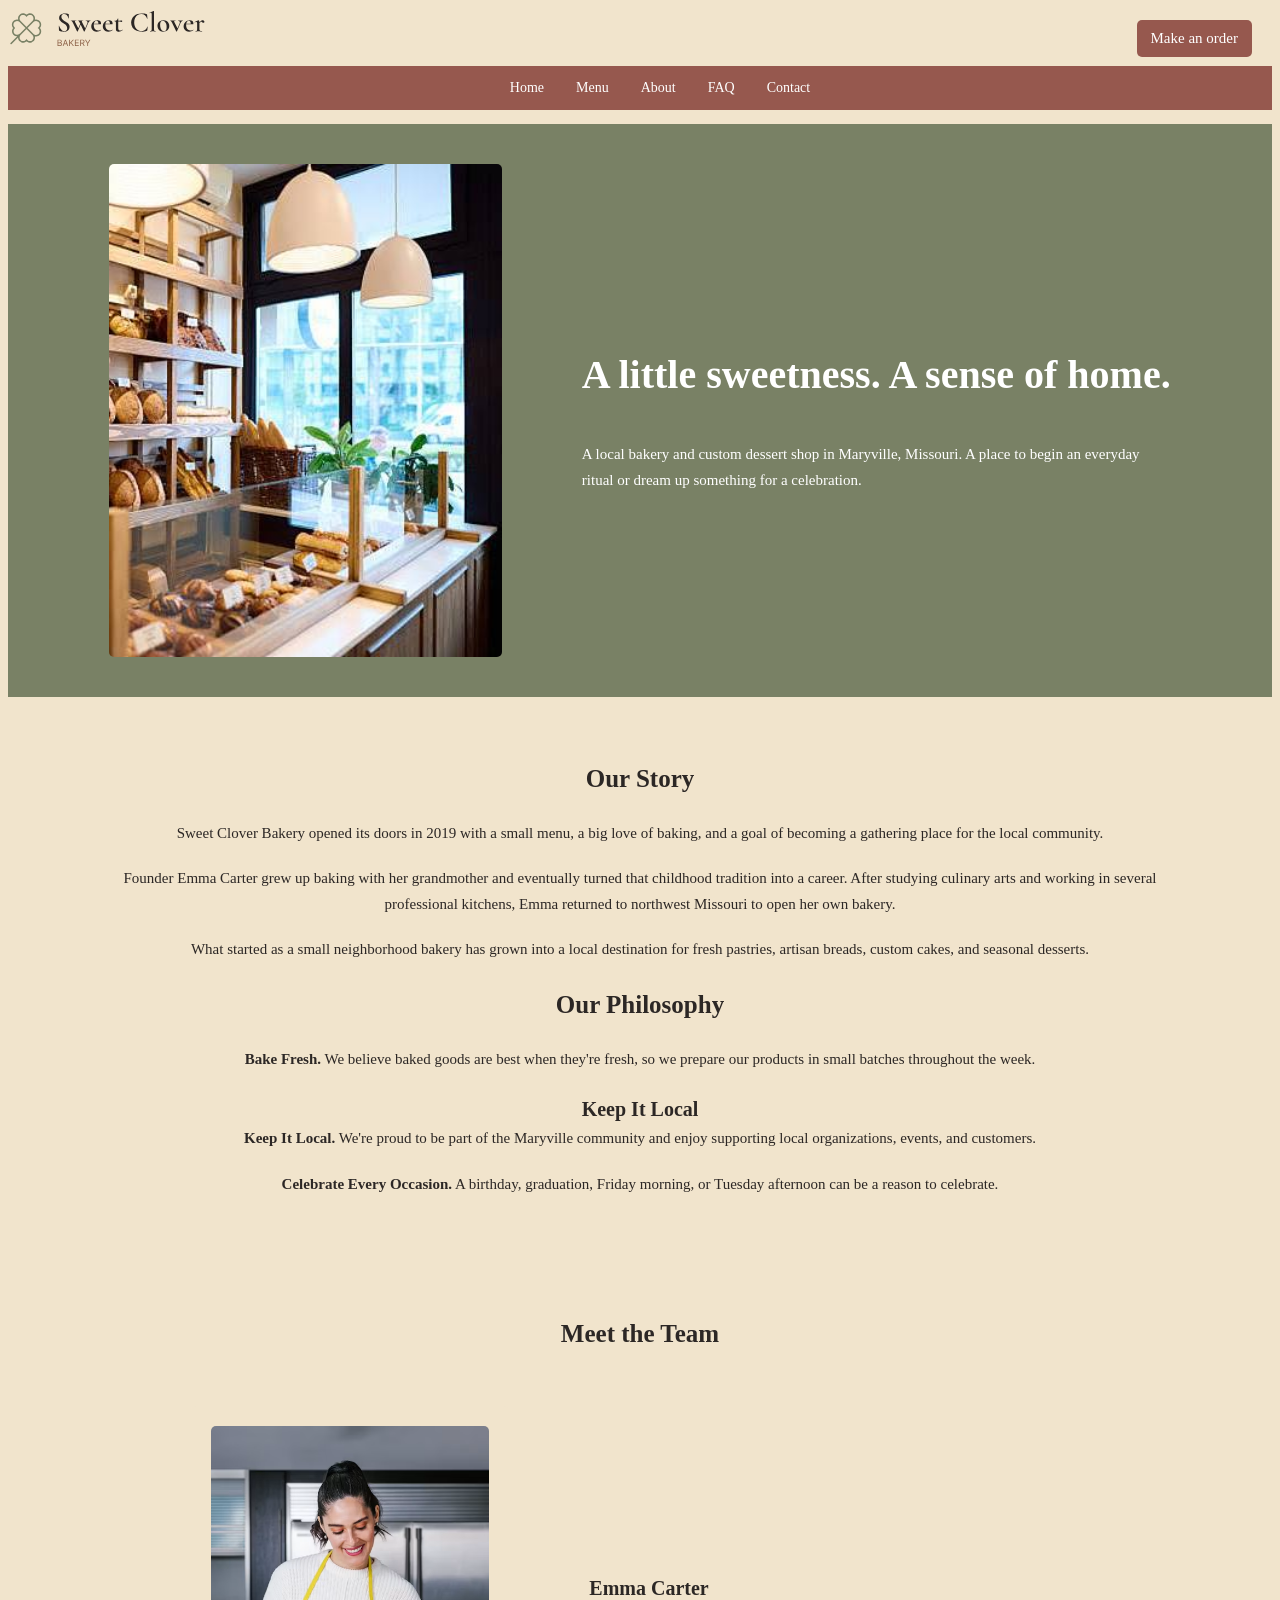
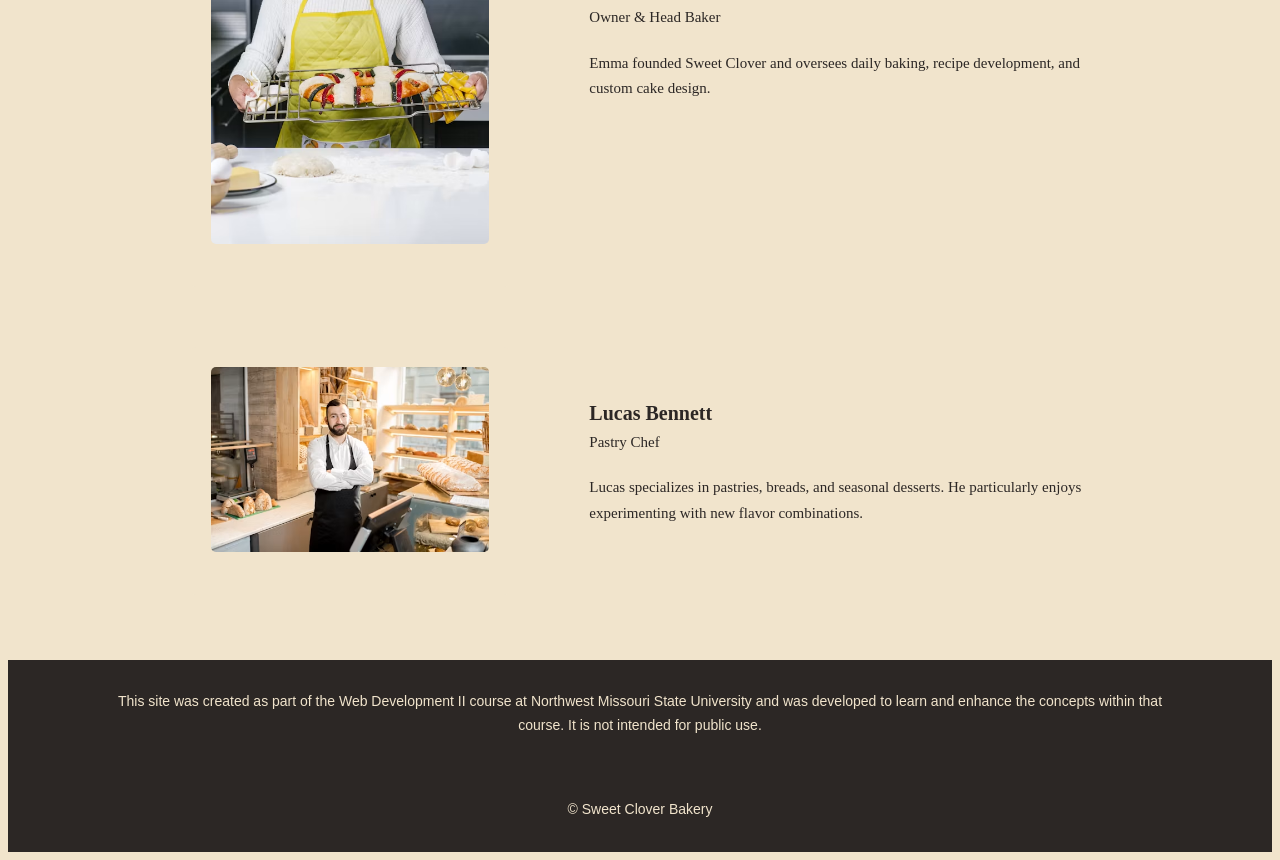
==== commit 5b1ad6dc: "SEO changes Added meta data descriptions and started making tables for ADA reading" ====
--- a/about.html
+++ b/about.html
@@ -13,8 +13,9 @@
       -->
 
     <meta charset="utf-8" />
+    <meta name="description" content="General information about Sweet Clover Bakery. Including our story and information about the team members." />
     <meta name="viewport" content="width=device-width, initial-scale=1" />
-    <title>Sweet Clover - About</title>
+    <title>Sweet Clover Bakery - About</title>
     <link href="styles.css" rel="stylesheet" />
     <link href="sassstyles.css" rel="stylesheet" />
 
--- a/styles.css
+++ b/styles.css
@@ -27,49 +27,38 @@
     font-family: Garamond, Times, serif;
 }
 
-/* Header styles */
+/* Logo styles */
 .brand-logo {
     height: 40px;
     width: auto;
 }
 
-h1 {
-    font-size: 40px;
+/* Header and paragraph styles */
+h1, h2, h3, p {
     color: #2c2725;
     background: #f1e4cc;
     font-family: Garamond, Times, serif;
     line-height: 1.7;
 }
 
-h1 thick {
-    font-weight: bold;
+h1 {
+    font-size: 40px;
 }
 
 h2 {
     font-size: 25px;
-    color: #2c2725;
-    background: #f1e4cc;
-    font-family: Garamond, Times, serif;
-    line-height: 1.7;
 }
 
 h3 {
     font-size: 20px;
-    color: #2c2725;
-    background: #f1e4cc;
-    font-family: Garamond, Times, serif;
     margin: 0;
-    line-height: 1.7;
 }
 
 p {
     font-size: 15px;
-    color: #2c2725;
-    background: #f1e4cc;
-    font-family: Garamond, Times, serif;
     margin: 0 0 20px;
-    line-height: 1.7;
-}
+}
+
 
 /* Menu cards */
 .items {
@@ -98,12 +87,11 @@
 }
 
 body > header > nav#mainLinks {
-    background-color: #f1e4cc;
-    color: #2c2725;
-    width: 100%;
-}
-
-/* Use Flexbox and center the links */
+    background-color: #96584e;
+    color: #2c2725;
+    width: 100%;
+}
+
 nav#mainLinks ul {
     display: flex;
     justify-content: center;
@@ -114,14 +102,14 @@
 }
 
 nav#mainLinks ul li {
-    background-color: #f1e4cc;
+    background-color: #2c2725;
     text-align: center;
 }
 
 /* link colors*/
 a:link,
 a:visited{
-    color: #96584e;
+    color: #2c2725;
 }
 
 a:hover,
@@ -140,14 +128,14 @@
 
 nav#mainLinks a:link,
 nav#mainLinks a:visited {
-    background-color: #f1e4cc;
-    color: #2c2725;
+    background-color: #96584e;
+    color: white;
 }
 
 nav#mainLinks a:hover,
 nav#mainLinks a:active {
     background-color: #f1e4cc;
-    color: #96584e;
+    color: #2c2725;
 }
 
 /* Button pinned to the top right */
@@ -331,6 +319,13 @@
 
 }
 
+/* SEO modifications */
+.bakery-listicle ol {
+    list-style: none;
+    padding-left: 0;
+    margin-left: 0;
+}
+
 /* =============================================
    Tablet and Desktop Styles: greater than 510px
    =============================================
@@ -393,17 +388,63 @@
    Tablet and Desktop Styles: greater than 640px
    =============================================
 */
-@media only screen and (min-width: 641px) {}
+
+@media only screen and (min-width: 641px) {
+    .about-content, .team-content, .menu-content {
+        gap: 50px; 
+    }
+
+    .about-text, .team-text, .menu-text {
+        width: 55%; 
+    }
+
+    #menu .menu-images-flex {
+        gap: 35px;
+    }
+
+    #menu .menu-item img {
+        height: 280px; 
+    }
+}
 
 /* =============================================
    Tablet and Desktop Styles: greater than 720px
    =============================================
 */
-@media only screen and (min-width: 721px) {}
+
+@media only screen and (min-width: 721px) {
+     .about-content, .team-content, .menu-content {
+        gap: 60px;
+    }
+
+    #menu .menu-images-flex {
+        gap: 40px;
+    }
+
+    #menu .menu-item img {
+        height: 310px;
+    }
 
 /* =============================================
    Tablet and Desktop Styles: greater than 1020px
    =============================================
 */
 
- @media only screen and (min-width: 1021px) {}+ @media only screen and (min-width: 1021px) {
+     .about-content, .team-content, .menu-content {
+        gap: 80px;
+    }
+
+    .about-text, .team-text, .menu-text {
+        width: 60%;
+    }
+
+    #menu .menu-images-flex {
+        gap: 50px;
+    }
+
+    #menu .menu-item img {
+        height: 340px;
+    }
+}
+}
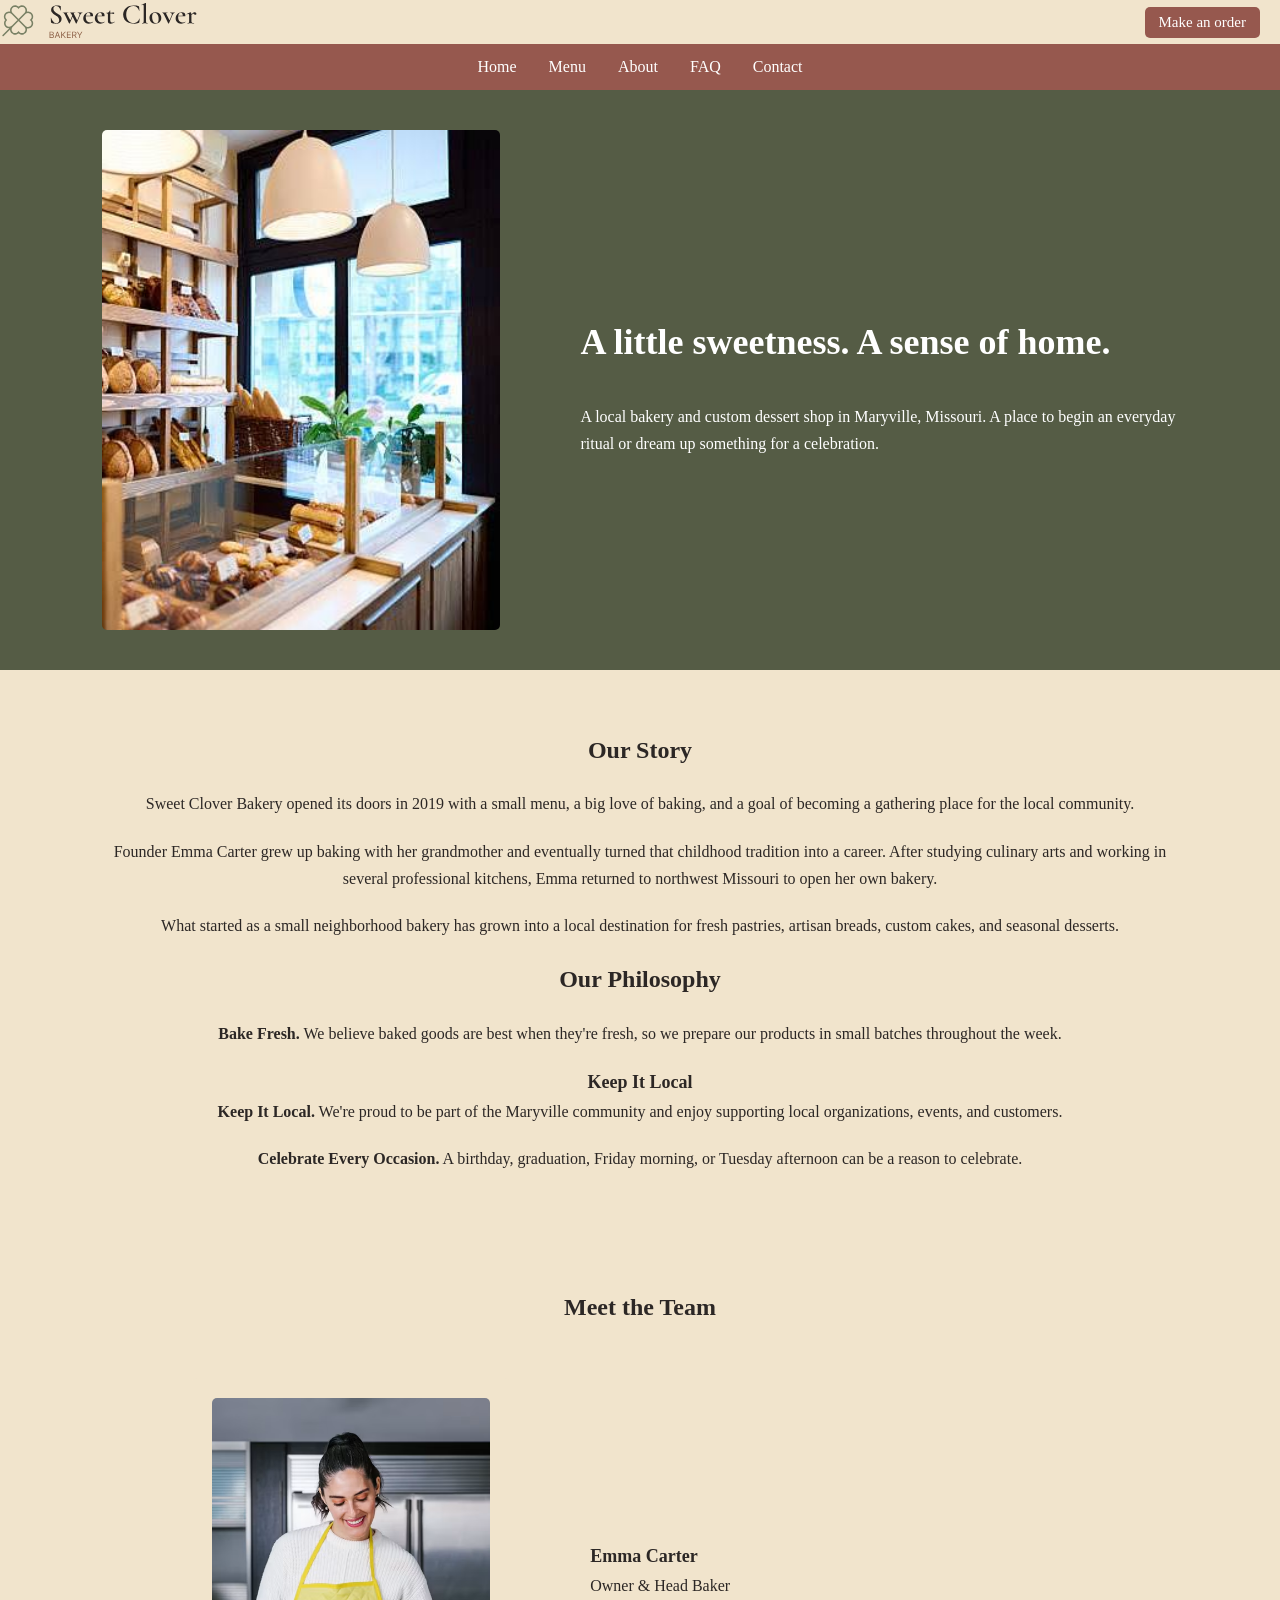
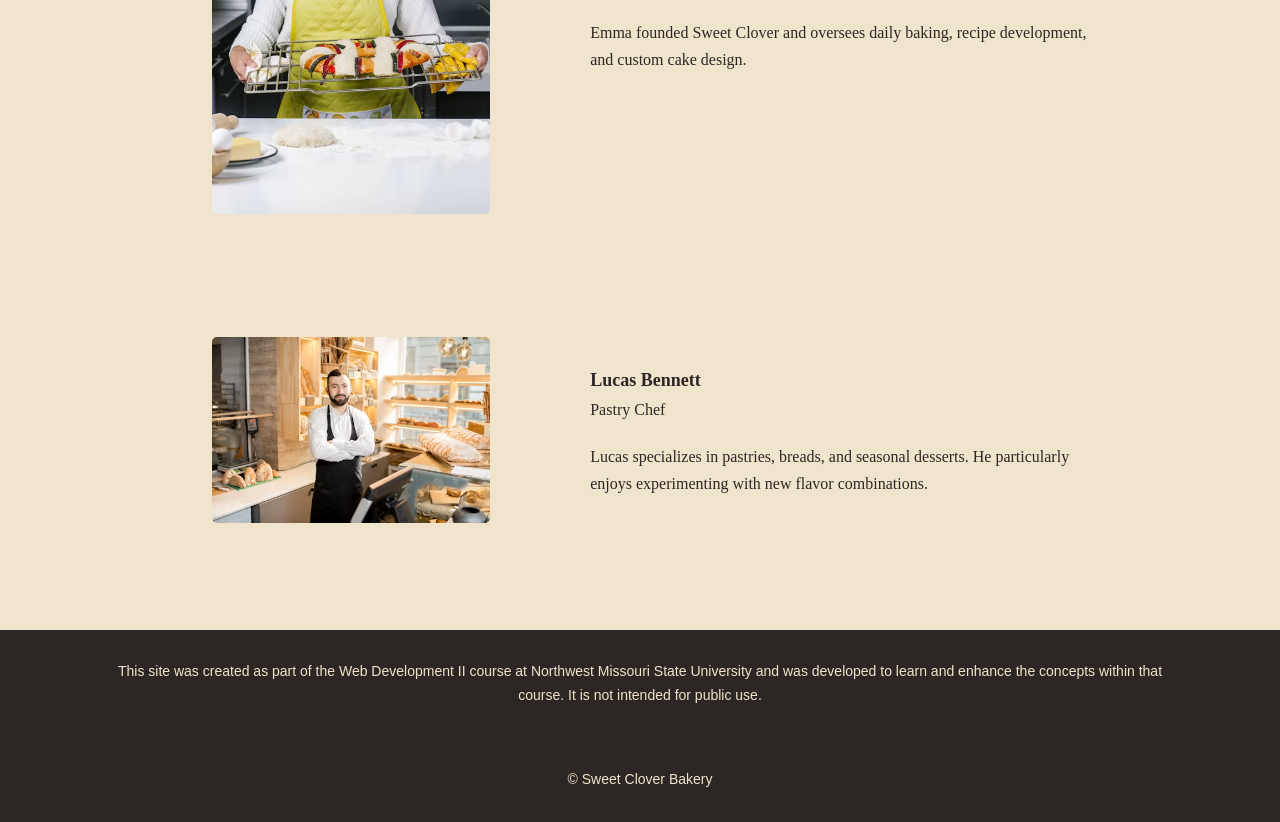
==== commit c353b8a1: "Image edits Added image for menu page, changed image sizes" ====
--- a/about.html
+++ b/about.html
@@ -41,7 +41,7 @@
         <!--About section-->
         <section id="about">
             <div class="about-content">
-                <img src="images/bakerycounter.jfif" alt="Sweet Clover Bakery counter displaying baked goods" />
+                <img src="images/bakerycounter.jfif" width= "250px" alt="Sweet Clover Bakery counter displaying baked goods" />
                 <div class="about-text">
                     <h1>A little sweetness. A sense of home.</h1>
                     <p>A local bakery and custom dessert shop in Maryville, Missouri. A place to begin an everyday ritual or dream up something for a celebration.</p>
@@ -68,7 +68,7 @@
             <h2>Meet the Team</h2>
             <div class="team-content">
                 <div class="team-member">
-                    <img src="images/emmacarter.jpg" alt="Emma Carter" />
+                    <img src="images/emmacarter.jpg" width="100px" alt="Emma Carter" />
                 </div>
                 <div class="team-text">
                     <h3>Emma Carter</h3>
@@ -79,7 +79,7 @@
 
             <div class="team-content">
                 <div class="team-member">
-                    <img src="images/lucasbennett.jpg" alt="Lucas Bennett" />
+                    <img src="images/lucasbennett.jpg" width="100px" alt="Lucas Bennett" />
                 </div>
                 <div class="team-text">
                     <h3>Lucas Bennett</h3>
--- a/styles.css
+++ b/styles.css
@@ -18,87 +18,103 @@
     text-align: center;
 }
 
-/* HTML and Body styles */
+/* Base HTML & Body Layout */
 html {
-    background-color: rgb(241, 228, 204);
-    font-size: 14px;
+    background-color: #f1e4cc;
+    font-size: 100%;
+    font-family: Garamond, "Times New Roman", Times, serif;
     scroll-behavior: smooth;
     scroll-padding-top: 100px;
-    font-family: Garamond, Times, serif;
-}
-
-/* Logo styles */
+}
+
+body {
+    margin: 0;
+    font-size: 1rem;
+}
+
+/* Header & Typography Styles */
 .brand-logo {
+    width: auto;
     height: 40px;
-    width: auto;
-}
-
-/* Header and paragraph styles */
-h1, h2, h3, p {
-    color: #2c2725;
-    background: #f1e4cc;
-    font-family: Garamond, Times, serif;
+}
+
+h1 {
+    background-color: #f1e4cc;
+    color: #2c2725;
+    font-family: Garamond, "Times New Roman", Times, serif;
+    font-size: 2.25rem;
+    font-weight: bold;
     line-height: 1.7;
 }
 
-h1 {
-    font-size: 40px;
-}
-
 h2 {
-    font-size: 25px;
+    background-color: #f1e4cc;
+    color: #2c2725;
+    font-family: Garamond, "Times New Roman", Times, serif;
+    font-size: 1.5rem;
+    line-height: 1.7;
 }
 
 h3 {
-    font-size: 20px;
     margin: 0;
+    background-color: #f1e4cc;
+    color: #2c2725;
+    font-family: Garamond, "Times New Roman", Times, serif;
+    font-size: 1.125rem;
+    line-height: 1.7;
 }
 
 p {
-    font-size: 15px;
-    margin: 0 0 20px;
-}
-
-
-/* Menu cards */
-.items {
-    display: flex;
-    justify-content: center;
-    gap: 25px;
-    flex-wrap: wrap;
-    margin: 30px 0;
-}
-
-.items div {
-    flex: 1 1 250px;
-    max-width: 350px;
-    padding: 15px;
-    background-color: #fffaf2;
-    border-radius: 5px;
-}
-
-/* Navigation container styles */
+    margin: 0 0 20px 0;
+    background-color: #f1e4cc;
+    color: #2c2725;
+    font-family: Garamond, "Times New Roman", Times, serif;
+    font-size: 1rem;
+    line-height: 1.7;
+}
+
+/* Link States & Interactive Focus */
+a:link,
+a:visited {
+    color: #2c2725;
+}
+
+a:hover,
+a:active {
+    color: #555c45;
+}
+
+a:focus-visible,
+button:focus-visible,
+input:focus-visible,
+textarea:focus-visible {
+    outline: 3px solid #96584e;
+    outline-offset: 2px;
+}
+
+/* Navigation Container */
 body > header {
     position: relative;
     z-index: 1000;
-    background-color: #f1e4cc;
+    width: 100%;
     min-height: 60px;
-    width: 100%;
+    background-color: #f1e4cc;
 }
 
 body > header > nav#mainLinks {
+    width: 100%;
     background-color: #96584e;
     color: #2c2725;
-    width: 100%;
 }
 
 nav#mainLinks ul {
     display: flex;
+    flex-wrap: wrap;
     justify-content: center;
     align-items: center;
-    flex-wrap: wrap;
+    margin: 0;
+    padding: 0;
     list-style: none;
-   
 }
 
 nav#mainLinks ul li {
@@ -106,30 +122,19 @@
     text-align: center;
 }
 
-/* link colors*/
-a:link,
-a:visited{
-    color: #2c2725;
-}
-
-a:hover,
-a:active {
-    color:#798165;
-}
-/* Link styling */
 body > header > nav#mainLinks a,
 nav#mainLinks ul li a {
-    color: #2c2725;
-    text-decoration: none;
     display: block;
     padding: 15px 16px;
+    color: #2c2725;
     line-height: 1em;
+    text-decoration: none;
 }
 
 nav#mainLinks a:link,
 nav#mainLinks a:visited {
     background-color: #96584e;
-    color: white;
+    color: #ffffff;
 }
 
 nav#mainLinks a:hover,
@@ -138,32 +143,20 @@
     color: #2c2725;
 }
 
-/* Button pinned to the top right */
+/* Buttons */
 body > header button {
     position: absolute;
-    top: 12px;
+    top: 7px; 
     right: 20px;
     background-color: #96584e;
-     font-family: Garamond, Times, serif;
-    color: white;
-    font-size: 15px;
-    padding: 10px 14px;
+    font-family: Garamond, "Times New Roman", Times, serif;
+    color: #ffffff;
+    font-size: 0.9375rem;
+    padding: 7px 14px;
     border: none;
     border-radius: 5px;
     cursor: pointer;
 }
-
-/* Article Styles */
-main {
-    font-size: 14px;
-    color: #2c2725;
-    font-weight: normal;
-    background: #f1e4cc;
-    font-family: Inter, Arial, sans-serif;
-    line-height: 1.7;
-}
-
-/* Menu button styling */ 
 body > main button {
     transform: translate(-50%, -150%);
     position: absolute;
@@ -177,7 +170,34 @@
     border-radius: 5px;
     cursor: pointer;
 }
-/* Menu page */
+
+
+/* Main Content & Menu Cards */
+main {
+    background-color: #f1e4cc;
+    color: #2c2725;
+    font-family: Inter, Arial, sans-serif;
+    font-size: 0.875rem;
+    font-weight: normal;
+    line-height: 1.7;
+}
+
+.items {
+    display: flex;
+    flex-wrap: wrap;
+    justify-content: center;
+    gap: 25px;
+    margin: 30px 0;
+}
+
+.items div {
+    flex: 1 1 250px;
+    max-width: 350px;
+    padding: 15px;
+    border-radius: 5px;
+    background-color: #fffaf2;
+}
+
 #menu .menu-images-flex {
     display: grid;
     grid-template-columns: 1fr;
@@ -190,33 +210,26 @@
     border-radius: 5px;
 }
 
-/* Left and right column styling */
 #menu .column-left,
 #menu .column-right {
     display: flex;
+    flex: 1;
     flex-direction: column;
     gap: 20px;
-    flex: 1;
     min-width: 250px;
 }
 
-/* Image styling */
-#menu .menu-images-flex {
-    display: grid;
-    grid-template-columns: 1fr;
-    gap: 20px;
-}
-
-/* contact form */
+/* Contact Form */
 form {
     max-width: 450px;
     margin: 25px auto;
-    text-align-last: left;
+    text-align: left;
 }
 
 label {
     display: block;
-    margin: 15px 0 5px;
+    margin: 15px 0 5px 0;
+    font-weight: bold;
 }
 
 input,
@@ -228,6 +241,10 @@
     font: inherit;
 }
 
+textarea {
+    height: 120px;
+}
+
 .form-buttons {
     display: flex;
     gap: 12px;
@@ -235,25 +252,21 @@
 }
 
 .form-buttons input {
+    border: none;
     background-color: #96584e;
-    color: white;
-    border: none;
+    color: #ffffff;
     cursor: pointer;
 }
 
 .form-buttons input:hover {
-    background-color: #798165;
-}
-
-textarea {
-    height: 120px;
-}
-
-/* About page */
+    background-color: #555c45;
+}
+
+/* About & Team Sections */
 .about-section {
-    padding: 35px 8%;
     max-width: 1100px;
     margin: 0 auto;
+    padding: 35px 8%;
 }
 
 .about-image {
@@ -261,7 +274,7 @@
     width: 100%;
     max-width: 700px;
     height: auto;
-    margin: 0 auto 25px;
+    margin: 0 auto 25px auto;
     border-radius: 5px;
 }
 
@@ -269,21 +282,21 @@
     max-width: 600px;
     margin: 30px auto;
     padding: 20px;
-    text-align: center;
-    background-color: #f1e4cc;
     border-radius: 5px;
+    background-color: #f1e4cc;
+    text-align: center;
 }
 
 .team-member img {
     width: 100%;
     max-width: 300px;
     height: auto;
+    margin-bottom: 15px;
     border-radius: 5px;
-    margin-bottom: 15px;
-    background-color: #f1e4cc
-}
-
-/* FAQ page */
+    background-color: #f1e4cc;
+}
+
+/* FAQ Section */
 .faq-section {
     max-width: 1000px;
     margin: 0 auto;
@@ -293,7 +306,7 @@
 .faq-section h2 {
     margin-top: 25px;
     margin-bottom: 15px;
-    color: #96584e;
+    color: #2c2725;
 }
 
 .faq-section h3 {
@@ -305,97 +318,291 @@
     margin-bottom: 12px;
 }
 
-/* Page footer styles */
+/* Page Footer */
 footer p {
-    font-size: 14px;
-    color: #f1e4cc;
-    font-weight: normal;
-    background: #2c2725;
-    font-family: Inter, Arial, sans-serif;
-    line-height: 1.7;
     margin: 0;
     padding: 30px 8%;
-    text-align: center;
-
-}
-
-/* SEO modifications */
+    background-color: #2c2725;
+    color: #f1e4cc;
+    font-family: Inter, Arial, sans-serif;
+    font-size: 0.875rem;
+    font-weight: normal;
+    line-height: 1.7;
+    text-align: center;
+}
+
+/* Content List Reset */
+main ol {
+    padding-left: 0;
+    list-style: none;
+}
+
+main ol li::marker {
+    content: "";
+}
+
+main h2::before,
+main h3::before {
+    content: none;
+}
+
+/* Table & SEO Bakery Guide */
+.bakery-guide {
+    max-width: 1100px;
+    margin: 0 auto;
+    padding: 3rem 1.5rem;
+    font-family: Garamond, "Times New Roman", Times, serif;
+    color: #2c2725;
+}
+
+.bakery-guide h2 {
+    margin-bottom: 1rem;
+    font-family: Garamond, "Times New Roman", Times, serif;
+    text-align: center;
+}
+
+.bakery-guide > p {
+    margin-bottom: 1.5rem;
+    font-size: 0.9375rem;
+    line-height: 1.7;
+    text-align: center;
+}
+
+.table-container {
+    width:100%;
+    max-width: 100%;
+    overflow-x: auto;
+    -webkit-overflow-scrolling: touch;
+    margin: 20px auto;
+}
+
+.table-container table {
+    width: 100%;
+    min-width: 550px;
+    border-collapse: collapse;
+}
+
+.bakery-guide table {
+    width: 100%;
+    margin: 2rem auto;
+    border-collapse: collapse;
+    background-color: #fffaf2;
+    text-align: center;
+}
+
+.bakery-guide th,
+.bakery-guide td {
+    padding: 1rem;
+    border: 1px solid #96584e;
+    font-size: 0.9375rem;
+}
+
+.bakery-guide th {
+    background-color: #96584e;
+    color: #ffffff;
+    font-weight: bold;
+}
+
+.bakery-guide tbody tr:nth-child(even) {
+    background-color: #f3e8dc;
+}
+
+.bakery-guide tbody tr:hover {
+    background-color: #e8d8c1;
+}
+
 .bakery-listicle ol {
-    list-style: none;
-    padding-left: 0;
-    margin-left: 0;
-}
-
-/* =============================================
-   Tablet and Desktop Styles: greater than 510px
-   =============================================
-*/
+    padding-left: 40px;
+    list-style-type: decimal;
+    text-align: left;
+}
+
+.bakery-listicle li {
+    margin-bottom: 20px;
+}
+
+
+/* ==========================================================================
+   SEO/GEO Updates
+   ========================================================================== */
+/* Visible content update date */
+.last-updated {
+    margin-top: 15px;
+    font-size: 0.9rem;
+    font-style: italic;
+    text-align: center;
+}
+
+/* Improve readability of expanded bakery content */
+.bakery-guide {
+    max-width: 1100px;
+    margin: 0 auto;
+    padding: 3rem 1.5rem;
+    line-height: 1.8;
+}
+
+.bakery-guide h2 {
+    margin-top: 15px;
+    margin-bottom: 15px;
+}
+
+
+.bakery-guide h3 {
+    margin-top: 25px;
+    margin-bottom: 10px;
+    text-align: left;
+}
+.bakery-guide > p,
+.bakery-guide h3 + p {
+    max-width: 850px;
+    margin-left: auto;
+    margin-right: auto;
+}
+
+.bakery-guide h3 + p {
+    text-align: left;
+}
+
+/* Improve FAQ readability */
+.faq-section {
+    max-width: 1000px;
+    margin: 0 auto;
+    padding: 40px 8%;
+}
+.faq-section .faq-item {
+    margin-bottom: 25px;
+    text-align: left;
+}
+
+.faq-section .faq-item h3 {
+    margin-bottom: 8px;
+}
+
+/* Improve image accessibility and presentation */
+.menu-item img {
+    display: block;
+    max-width: 100%;
+    height: auto;
+}
+
+/* Improve link visibility */
+main a {
+    text-decoration: underline;
+    text-underline-offset: 3px;
+}
+
+/* Mobile readability */
+@media (max-width: 600px) {
+    .bakery-guide {
+        padding: 2rem 1rem;
+    }
+
+    .bakery-guide h2 {
+        font-size: 1.35rem;
+    }
+     .bakery-guide h3 {
+        font-size: 1.1rem;
+    }
+
+    .faq-section {
+        padding: 25px 6%;
+    }
+
+    .menu-item {
+        margin-bottom: 20px;
+    }
+}
+
+/* ==========================================================================
+   Media Queries
+   ========================================================================== */
+@media (max-width: 600px) {
+    .bakery-guide {
+        padding: 2rem 1rem;
+    }
+    
+    .table-container {
+        overflow-x: auto;
+    }
+}
+
+/* Tablet & Desktop: min-width 511px */
 @media only screen and (min-width: 511px) {
-   
-    #about,#about p,#about h1, #about h2, #about h3{
-        background-color: #798165;
-        color: white;
-    }
-    
-    #contact,#contact p, #contact h1, #contact h2, #contact h3{
-        background-color: #96584e;
-        color: white;
-        box-sizing: border-box;
-}
-    .about-content, .team-content, .menu-content {
+    #about,
+    #about p,
+    #about h1,
+    #about h2,
+    #about h3 {
+        background-color: #555c45;
+        color: #ffffff;
+    }
+
+    #contact,
+    #contact p,
+    #contact h1,
+    #contact h2,
+    #contact h3 {
+        background-color: #f1e4cc;
+        color: #2c2725;
+    }
+
+    .about-content,
+    .team-content,
+    .menu-content {
         display: flex;
         align-items: center;
         gap: 30px;
         text-align: left;
     }
+
     .about-content img {
         width: 40%;
         height: auto;
         border-radius: 5px;
     }
-    
-  .menu-content img {
+
+    .menu-content img {
         width: 35%;
         max-width: 350px;
         height: auto;
     }
 
-    .about-text, .team-text, .menu-text {
+    .about-text,
+    .team-text,
+    .menu-text {
         width: 50%;
     }
-    
-
-#menu .menu-images-flex {
-    display: grid;
-    grid-template-columns: repeat(3, 1fr);
-    gap: 25px;
-}
+
+    #menu .menu-images-flex {
+        display: grid;
+        grid-template-columns: repeat(3, 1fr);
+        gap: 25px;
+    }
+
     #menu .menu-item img {
-    width: 100%;
-    height: 250px;
-    object-fit: cover;
-    border-radius: 5px;
-}
+        width: 100%;
+        height: 250px;
+        border-radius: 5px;
+        object-fit: cover;
+    }
+
     #menu .menu-item {
-    text-align: center;
-}
-}
-
-
-
-
-/* =============================================
-   Tablet and Desktop Styles: greater than 640px
-   =============================================
-*/
-
+        text-align: center;
+    }
+}
+
+/* Tablet & Desktop: min-width 641px */
 @media only screen and (min-width: 641px) {
-    .about-content, .team-content, .menu-content {
-        gap: 50px; 
-    }
-
-    .about-text, .team-text, .menu-text {
-        width: 55%; 
+    .about-content,
+    .team-content,
+    .menu-content {
+        gap: 50px;
+    }
+
+    .about-text,
+    .team-text,
+    .menu-text {
+        width: 55%;
     }
 
     #menu .menu-images-flex {
@@ -403,17 +610,15 @@
     }
 
     #menu .menu-item img {
-        height: 280px; 
-    }
-}
-
-/* =============================================
-   Tablet and Desktop Styles: greater than 720px
-   =============================================
-*/
-
+        height: 280px;
+    }
+}
+
+/* Desktop: min-width 721px */
 @media only screen and (min-width: 721px) {
-     .about-content, .team-content, .menu-content {
+    .about-content,
+    .team-content,
+    .menu-content {
         gap: 60px;
     }
 
@@ -424,18 +629,19 @@
     #menu .menu-item img {
         height: 310px;
     }
-
-/* =============================================
-   Tablet and Desktop Styles: greater than 1020px
-   =============================================
-*/
-
- @media only screen and (min-width: 1021px) {
-     .about-content, .team-content, .menu-content {
+}
+
+/* Large Desktop: min-width 1021px */
+@media only screen and (min-width: 1021px) {
+    .about-content,
+    .team-content,
+    .menu-content {
         gap: 80px;
     }
 
-    .about-text, .team-text, .menu-text {
+    .about-text,
+    .team-text,
+    .menu-text {
         width: 60%;
     }
 
@@ -446,5 +652,4 @@
     #menu .menu-item img {
         height: 340px;
     }
-}
-}
+}
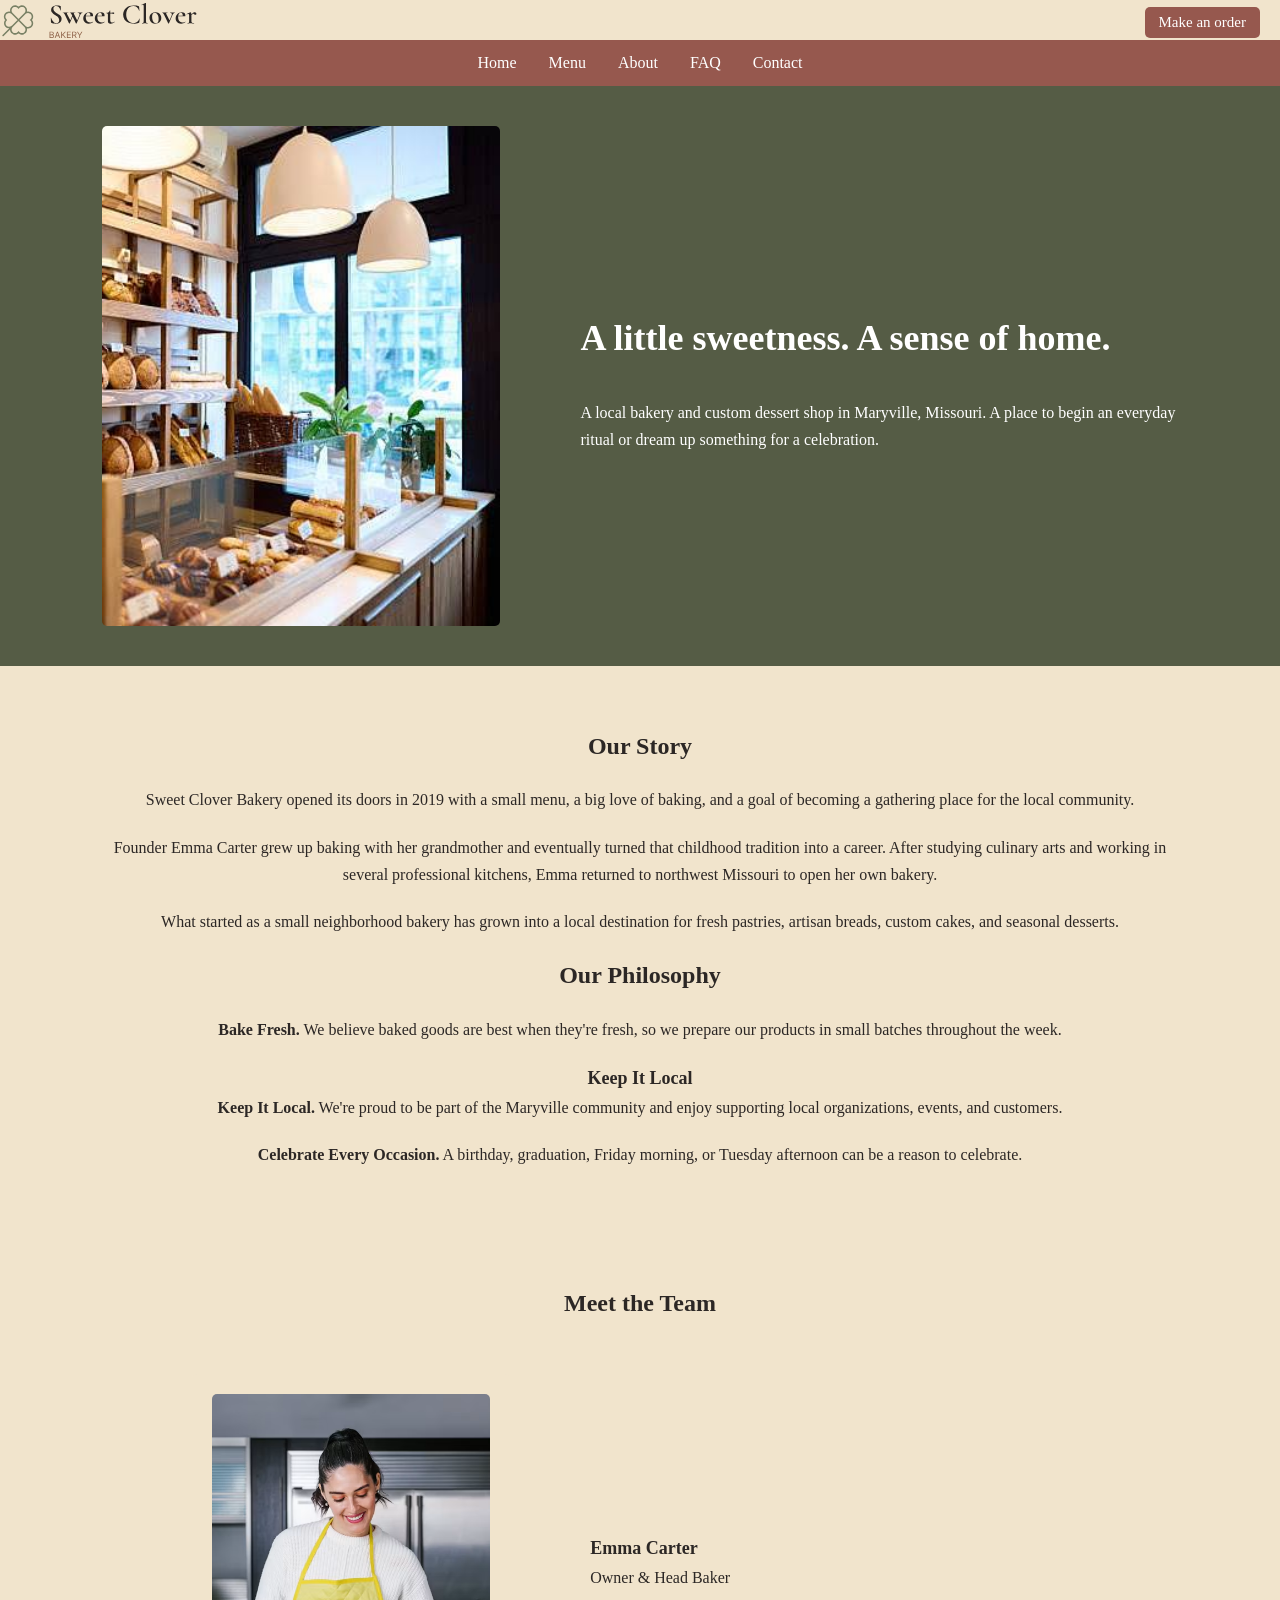
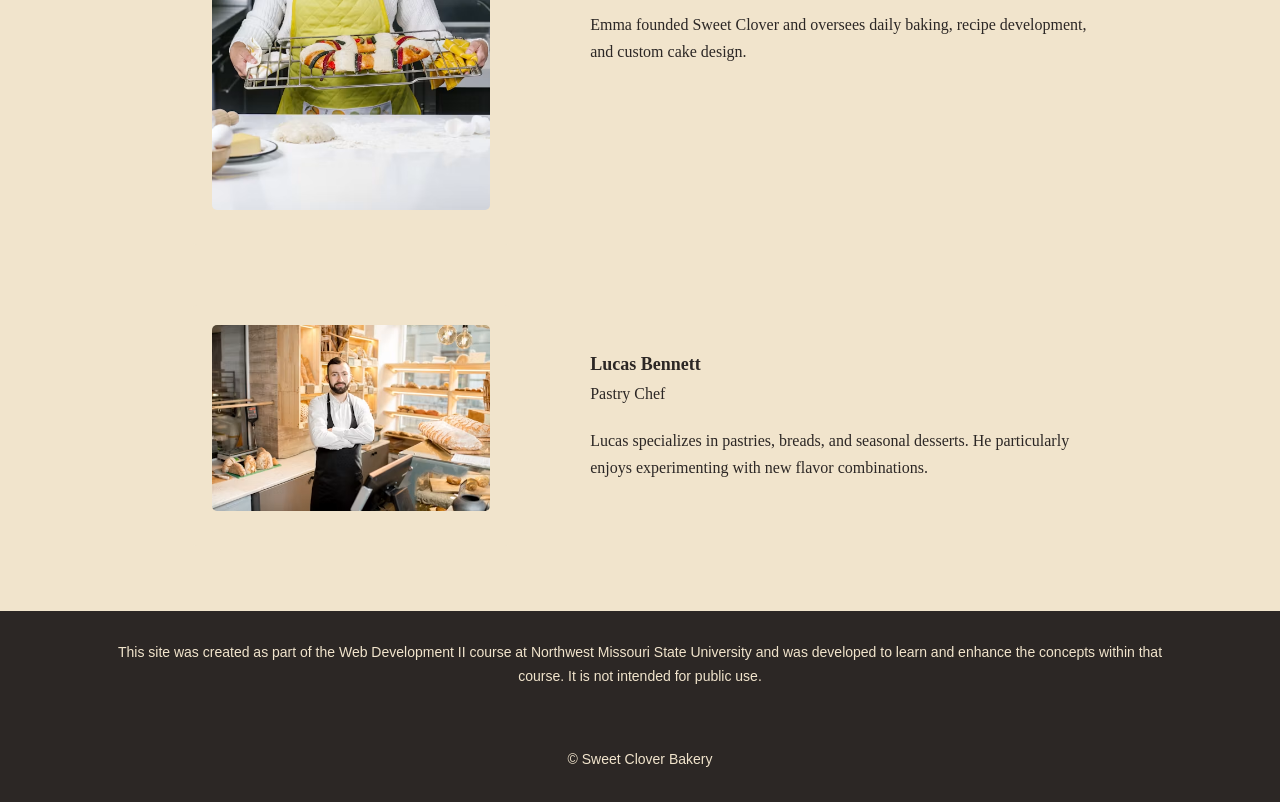
==== commit 247decf2: "issues" ====
--- a/about.html
+++ b/about.html
@@ -12,12 +12,12 @@
    
       -->
 
-    <meta charset="utf-8" />
-    <meta name="description" content="General information about Sweet Clover Bakery. Including our story and information about the team members." />
-    <meta name="viewport" content="width=device-width, initial-scale=1" />
-    <title>Sweet Clover Bakery - About</title>
-    <link href="styles.css" rel="stylesheet" />
-    <link href="sassstyles.css" rel="stylesheet" />
+    <meta charset="utf-8">
+    <meta name="description" content="General information about Sweet Clover Bakery. Including our story and information about the team members."/>
+    <meta name="viewport" content="width=device-width, initial-scale=1"/>
+    <title>About Us | Sweet Clover Bakery - Maryville, MO</title>
+    <link href="styles.css" rel="stylesheet"/>
+    <link href="sassstyles.css" rel="stylesheet"/>
 
 
 </head>
--- a/styles.css
+++ b/styles.css
@@ -13,6 +13,12 @@
     box-sizing: border-box;
 }
 
+/* Responsive image settings*/
+img{
+    max-width: 100%;
+    height: auto;
+    display: block;
+}
 section {
     padding: 40px 8%;
     text-align: center;
@@ -74,14 +80,29 @@
 }
 
 /* Link States & Interactive Focus */
-a:link,
-a:visited {
-    color: #2c2725;
-}
+.other-links:link,
+.other-links:visited {
+    color: #2c2725;
+}
+
+.other-links:link,
+.other-links:hover {
+    color: #96584e;
+}
+
+#meet-sweet-clover:link,
+    #meet-sweet-clover:visited {
+        color: #ffffff;
+    }
+
+#meet-sweet-clover:link,
+    #meet-sweet-clover:hover {
+        color: #96584e;
+    }
 
 a:hover,
 a:active {
-    color: #555c45;
+    color: #ffffff;
 }
 
 a:focus-visible,
@@ -165,7 +186,7 @@
      font-family: Garamond, Times, serif;
     color: white;
     font-size: 15px;
-    padding: 10px 14px;
+    padding: 100px 14px;
     border: none;
     border-radius: 5px;
     cursor: pointer;
@@ -524,7 +545,12 @@
     .table-container {
         overflow-x: auto;
     }
-}
+    
+    #meet-sweet-clover:link,
+    #meet-sweet-clover:visited {
+        color: #2c2725;
+    }
+} 
 
 /* Tablet & Desktop: min-width 511px */
 @media only screen and (min-width: 511px) {
@@ -589,6 +615,8 @@
     #menu .menu-item {
         text-align: center;
     }
+    
+    
 }
 
 /* Tablet & Desktop: min-width 641px */
@@ -612,6 +640,11 @@
     #menu .menu-item img {
         height: 280px;
     }
+    
+    #meet-sweet-clover:link,
+    #meet-sweet-clover:visited {
+        color: #ffffff;
+    }
 }
 
 /* Desktop: min-width 721px */
@@ -629,6 +662,10 @@
     #menu .menu-item img {
         height: 310px;
     }
+    #meet-sweet-clover:link,
+    #meet-sweet-clover:visited {
+        color: #ffffff;
+    }
 }
 
 /* Large Desktop: min-width 1021px */
